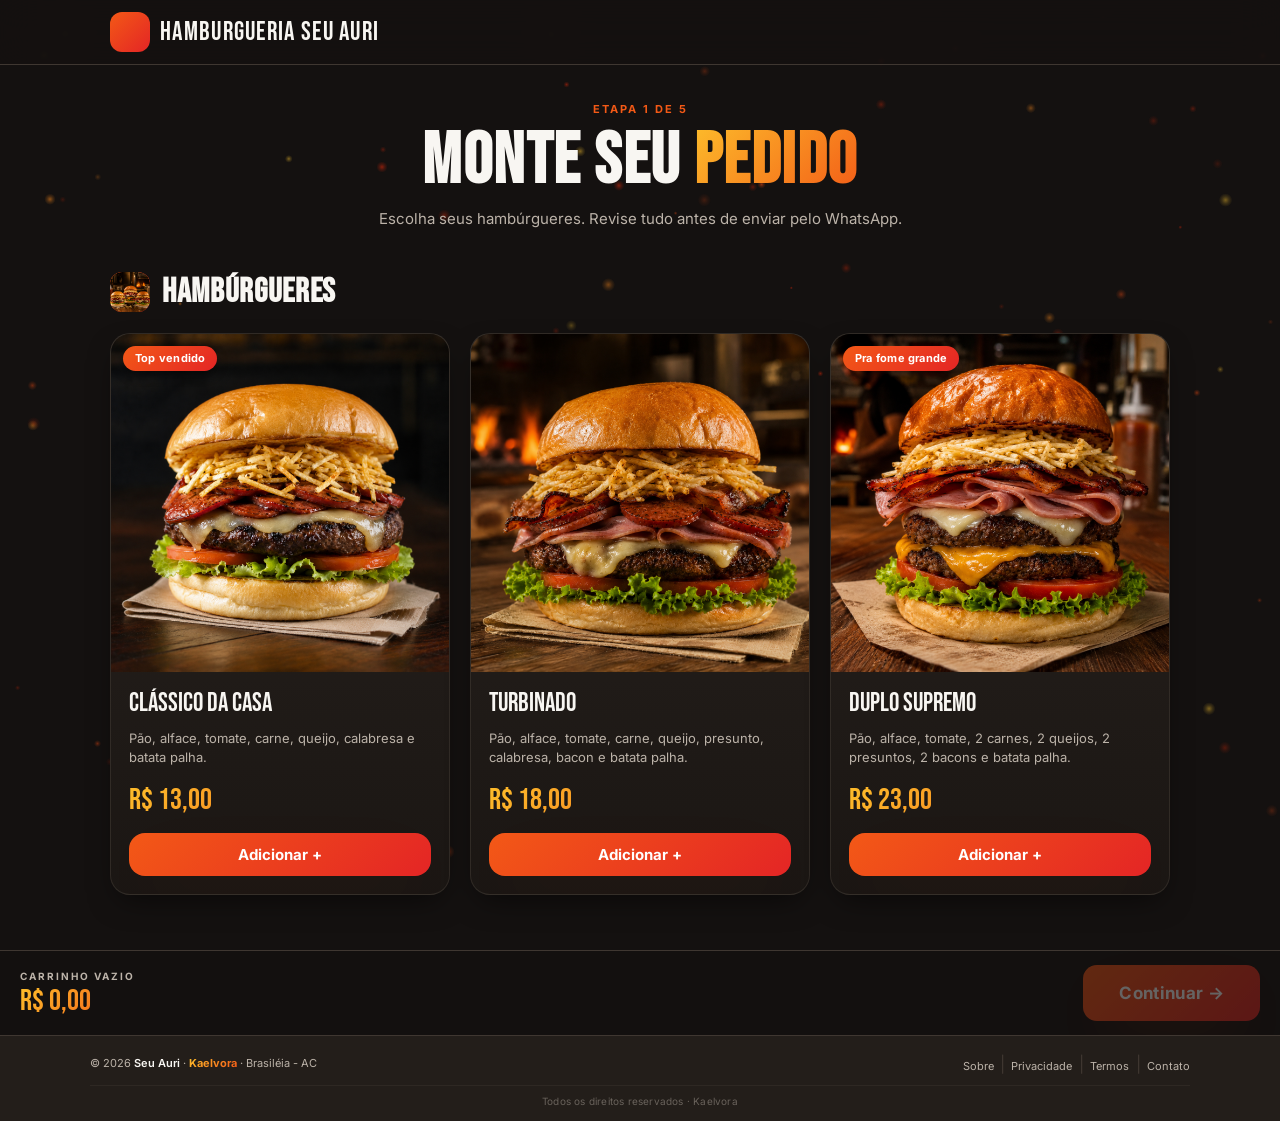
==== index.html @ 800f9038 "Update index.html" ====
<!DOCTYPE html>
<html lang="pt-BR">

<head>
  <meta charset="UTF-8" />
  <meta name="viewport" content="width=device-width, initial-scale=1.0" />
  <title>Hamburgueria Seu Auri — Hambúrgueres artesanais</title>
  <meta name="description" content="Peça seu hambúrguer artesanal na Hamburgueria Seu Auri. Entregamos em Brasiléia e Epitaciolândia." />
  <link rel="preconnect" href="https://fonts.googleapis.com" />
  <link rel="preconnect" href="https://fonts.gstatic.com" crossorigin />
  <link href="https://fonts.googleapis.com/css2?family=Bebas+Neue&family=Inter:wght@400;500;600;700;800&display=swap" rel="stylesheet" />
  <link rel="stylesheet" href="style.css" />

  <style>
    /* ── RODAPÉ KAELVORA ── */
    #kaelvora-footer {
      background: var(--card);
      border-top: 1px solid var(--border);
      padding: 1rem 1.25rem .75rem;
      font-family: 'Inter', system-ui, sans-serif;
      position: relative;
      z-index: 1;
    }

    .kfooter-inner {
      max-width: 1100px;
      margin: 0 auto;
    }

    /* Linha 1: copyright + links — tudo numa linha só */
    .kfooter-main {
      display: flex;
      flex-wrap: wrap;
      align-items: center;
      justify-content: space-between;
      gap: .4rem 1rem;
    }

    .kfooter-copy {
      font-size: 11px;
      color: var(--subtle);
      line-height: 1.4;
      white-space: nowrap;
    }

    .kfooter-copy strong {
      color: var(--text);
      font-weight: 600;
    }

    .kfooter-brand {
      background: var(--grad-warm);
      -webkit-background-clip: text;
      background-clip: text;
      color: transparent;
      font-weight: 700;
    }

    .kfooter-links {
      display: flex;
      align-items: center;
      gap: 0;
      list-style: none;
      flex-wrap: nowrap;
    }

    .kfooter-links li:not(:last-child)::after {
      content: '|';
      color: var(--border);
      margin: 0 .4rem;
      pointer-events: none;
    }

    .kfooter-links a {
      font-size: 11px;
      color: var(--subtle);
      text-decoration: none;
      transition: color .2s;
      white-space: nowrap;
    }

    .kfooter-links a:hover {
      color: var(--orange);
    }

    .kfooter-divider {
      border: none;
      border-top: 1px solid var(--border);
      margin: .6rem 0 .5rem;
      opacity: .4;
    }

    /* Linha inferior — tudo numa linha */
    .kfooter-sub {
      font-size: 10px;
      color: var(--subtle);
      opacity: .45;
      letter-spacing: .02em;
      text-align: center;
      white-space: nowrap;
      overflow: hidden;
      text-overflow: ellipsis;
    }

    /* Mobile: empilha copyright em cima, links embaixo */
    @media (max-width: 540px) {
      #kaelvora-footer {
        padding: .8rem 1rem .6rem;
      }
      .kfooter-copy {
        font-size: 10.5px;
        white-space: normal;
      }
      .kfooter-links a {
        font-size: 10.5px;
      }
      .kfooter-sub {
        font-size: 9.5px;
        white-space: normal;
        text-align: center;
      }
    }


    /* ── OVERLAY DAS PÁGINAS INTERNAS ── */
    #kaelvora-overlay {
      display: none;
      position: fixed;
      inset: 0;
      z-index: 9999;
      background: var(--bg);
      overflow-y: auto;
      -webkit-overflow-scrolling: touch;
    }

    #kaelvora-overlay.open {
      display: flex;
      flex-direction: column;
    }

    .koverlay-header {
      position: sticky;
      top: 0;
      background: hsl(24 12% 7% / 0.92);
      backdrop-filter: blur(16px);
      -webkit-backdrop-filter: blur(16px);
      border-bottom: 1px solid var(--border);
      padding: .9rem 1.5rem;
      display: flex;
      align-items: center;
      justify-content: space-between;
      z-index: 1;
    }

    .koverlay-back {
      background: none;
      border: 1px solid var(--border);
      color: var(--subtle);
      font-family: 'Inter', system-ui, sans-serif;
      font-size: 13px;
      font-weight: 600;
      padding: .4rem .9rem;
      border-radius: 8px;
      cursor: pointer;
      transition: border-color .2s, color .2s;
    }

    .koverlay-back:hover {
      border-color: var(--orange);
      color: var(--orange);
    }

    .koverlay-brand {
      font-size: 12px;
      font-weight: 700;
      letter-spacing: .06em;
      text-transform: uppercase;
      background: var(--grad-warm);
      -webkit-background-clip: text;
      background-clip: text;
      color: transparent;
    }

    .koverlay-body {
      max-width: 680px;
      margin: 0 auto;
      padding: 3rem 1.5rem 4rem;
      flex: 1;
    }

    .koverlay-body h1 {
      font-family: 'Bebas Neue', sans-serif;
      font-size: clamp(28px, 6vw, 48px);
      color: var(--text);
      margin-bottom: 1.5rem;
      line-height: 1.1;
      letter-spacing: .02em;
    }

    .koverlay-body p {
      font-size: 15px;
      color: var(--subtle);
      line-height: 1.8;
      margin-bottom: 1.1rem;
    }

    .koverlay-body strong {
      color: var(--text);
      font-weight: 600;
    }

    .koverlay-body a {
      color: var(--orange);
      text-decoration: none;
    }

    .koverlay-body a:hover {
      text-decoration: underline;
    }

    .koverlay-info {
      margin-top: 1.5rem;
      border: 1px solid var(--border);
      border-radius: 14px;
      padding: 1.25rem 1.5rem;
      font-size: 14px;
      color: var(--subtle);
      line-height: 2.1;
      background: var(--card);
    }

    .koverlay-footer-bar {
      text-align: center;
      border-top: 1px solid var(--border);
      padding: 1.25rem;
      font-size: 11.5px;
      color: var(--subtle);
      opacity: .45;
      letter-spacing: .03em;
      font-family: 'Inter', system-ui, sans-serif;
    }
  </style>

  <!-- ── Bloqueio de DevTools e inspeção ── -->
  <script>
    (function () {
      document.addEventListener("keydown", function (e) {
        if (e.keyCode === 123) { e.preventDefault(); return false; }
        if (e.ctrlKey && (e.keyCode === 85 || e.keyCode === 83)) { e.preventDefault(); return false; }
        if (e.ctrlKey && e.shiftKey && (e.keyCode === 73 || e.keyCode === 74 || e.keyCode === 67)) { e.preventDefault(); return false; }
        if (e.altKey && e.keyCode === 115) { e.preventDefault(); }
      });
      document.addEventListener("contextmenu", function (e) { e.preventDefault(); return false; });
      var devToolsOpen = false;
      var threshold = 160;
      setInterval(function () {
        if (window.outerWidth - window.innerWidth > threshold || window.outerHeight - window.innerHeight > threshold) {
          if (!devToolsOpen) {
            devToolsOpen = true;
            document.body.innerHTML = '<div style="display:flex;align-items:center;justify-content:center;height:100vh;background:#111;color:#f60;font-family:sans-serif;font-size:22px;text-align:center;padding:20px;">🔒 Acesso restrito.<br><small style="font-size:14px;color:#888;margin-top:8px;display:block;">Feche as ferramentas do desenvolvedor para continuar.</small></div>';
          }
        } else {
          if (devToolsOpen) { devToolsOpen = false; location.reload(); }
        }
      }, 1000);
    })();
  </script>
</head>

<body>

  <!-- HEADER -->
  <header class="header">
    <div class="container hd-inner">
      <button class="logo" id="btn-logo">
        <span class="logo-icon" style="overflow:hidden;padding:0;">
          <video
            src="img/aurix.mp4"
            autoplay muted loop playsinline
            style="width:100%;height:100%;object-fit:cover;border-radius:12px;display:block;"
          ></video>
        </span>
        <span class="logo-name">Hamburgueria Seu Auri</span>
      </button>
      <button class="btn-restart hidden" id="btn-restart">Recomeçar</button>
    </div>
  </header>

  <!-- ETAPA 1 — CARDÁPIO -->
  <section class="step active" id="step-1">
    <div class="container step-body pb-bar">
      <div class="step-header centered">
        <p class="step-eyebrow">Etapa 1 de 5</p>
        <h1 class="step-title">Monte seu <span class="grad-text">pedido</span></h1>
        <p class="step-desc">Escolha seus hambúrgueres. Revise tudo antes de enviar pelo WhatsApp.</p>
      </div>
      <div class="cat-section">
        <div class="cat-heading">
          <span class="cat-icon fire" style="overflow:hidden;padding:0;"><img src="img/oii_amo_vcs.png" style="width:100%;height:100%;object-fit:cover;border-radius:12px;" /></span>
          <h2 class="cat-title">Hambúrgueres</h2>
        </div>
        <div class="grid3" id="grid-burgers"></div>
      </div>
    </div>
    <div class="bottom-bar" id="bottom-bar">
      <div class="bb-left">
        <span class="bb-count" id="bb-count">Carrinho vazio</span>
        <span class="bb-total" id="bb-total">R$ 0,00</span>
      </div>
      <button class="btn-hero" id="btn-continue-1" disabled>Continuar →</button>
    </div>
  </section>

  <!-- ETAPA 2 — RETIRADA -->
  <section class="step" id="step-2">
    <div class="container step-body">
      <div class="step-header centered">
        <p class="step-eyebrow">Etapa 2 de 5</p>
        <h1 class="step-title">Confirme a <span class="grad-text">retirada</span></h1>
      </div>
      <div class="option-list" id="delivery-options">
        <button class="opt-row" data-type="retirada">
          <span class="opt-icon">🏪</span>
          <span class="opt-info">
            <span class="opt-name">Retirada no local</span>
            <span class="opt-sub">Sem taxa · Você busca na lanchonete</span>
          </span>
          <span class="opt-price free">Grátis</span>
        </button>
      </div>
      <div class="step-nav">
        <button class="btn-outline" data-goto="1">← Voltar</button>
        <button class="btn-hero" id="btn-next-2" disabled>Continuar →</button>
      </div>
    </div>
  </section>

  <!-- ETAPA 3 — DADOS -->
  <section class="step" id="step-3">
    <div class="container step-body">
      <div class="step-header centered">
        <p class="step-eyebrow">Etapa 3 de 5</p>
        <h1 class="step-title">Seus <span class="grad-text">dados</span></h1>
      </div>
      <form id="customer-form" onsubmit="return false">
        <div class="field">
          <label class="field-label">Nome completo *</label>
          <input type="text" name="name" placeholder="Como o vendedor deve te chamar" maxlength="80" />
        </div>
        <div class="field">
          <label class="field-label">Observação do pedido</label>
          <textarea name="notes" rows="3" placeholder="Ex: sem tomate, caprichar na batata palha, sem cebola..." maxlength="300"></textarea>
        </div>
        <div id="addr-block" class="hidden">
          <p class="divider-text">— ou preencha o endereço —</p>
          <div class="field-row">
            <div class="field col2">
              <label class="field-label">Rua *</label>
              <input type="text" name="street" maxlength="100" />
            </div>
            <div class="field">
              <label class="field-label">Número *</label>
              <input type="text" name="number" maxlength="10" />
            </div>
          </div>
          <div class="field">
            <label class="field-label">Bairro *</label>
            <input type="text" name="neighborhood" maxlength="60" />
          </div>
          <div class="field">
            <label class="field-label">Complemento</label>
            <input type="text" name="complement" maxlength="60" />
          </div>
          <div class="field">
            <label class="field-label">Ponto de referência</label>
            <input type="text" name="reference" maxlength="100" />
          </div>
        </div>
        <div class="store-card hidden" id="pickup-card" style="display:none !important"></div>
        <p class="form-error" id="form-error"></p>
      </form>
      <div class="step-nav">
        <button class="btn-outline" data-goto="2">← Voltar</button>
        <button class="btn-hero" id="btn-next-3">Continuar →</button>
      </div>
    </div>
  </section>

  <!-- ETAPA 4 — PAGAMENTO -->
  <section class="step" id="step-4">
    <div class="container step-body">
      <div class="step-header centered">
        <p class="step-eyebrow">Etapa 4 de 5</p>
        <h1 class="step-title">Forma de <span class="grad-text">pagamento</span></h1>
      </div>
      <div class="pay-grid" id="pay-grid">
        <button class="pay-opt" data-pay="pix"><span class="pay-icon">📲</span><span class="pay-name">Pix</span></button>
        <button class="pay-opt" data-pay="credito"><span class="pay-icon">💳</span><span class="pay-name">Cartão de crédito</span></button>
        <button class="pay-opt" data-pay="debito"><span class="pay-icon">💳</span><span class="pay-name">Cartão de débito</span></button>
        <button class="pay-opt" data-pay="dinheiro"><span class="pay-icon">💵</span><span class="pay-name">Dinheiro em mão</span></button>
      </div>
      <p class="pay-note hidden" id="pay-note-pix">O pagamento será confirmado pelo WhatsApp com a lanchonete.</p>
      <p class="pay-note hidden" id="pay-note-card">Pagamento na retirada ou entrega. A lanchonete confirma a maquininha pelo WhatsApp.</p>
      <div class="field hidden" id="troco-block" style="margin:16px auto 0;max-width:680px">
        <label class="field-label">Troco para quanto? (opcional)</label>
        <input type="text" id="troco-input" placeholder="Ex: R$ 50,00 — deixe vazio se não precisar" maxlength="20" />
      </div>
      <div class="step-nav">
        <button class="btn-outline" data-goto="3">← Voltar</button>
        <button class="btn-hero" id="btn-next-4" disabled>Continuar →</button>
      </div>
    </div>
  </section>

  <!-- ETAPA 5 — REVISÃO -->
  <section class="step" id="step-5">
    <div class="container step-body">
      <div class="step-header centered">
        <p class="step-eyebrow">Etapa 5 de 5</p>
        <h1 class="step-title">Revise seu <span class="grad-text">pedido</span></h1>
      </div>
      <div class="review-stack" id="review-card"></div>
      <div class="step-nav">
        <button class="btn-outline" data-goto="4">← Voltar</button>
        <button class="btn-whatsapp" id="btn-send">📲 Enviar pedido no WhatsApp</button>
      </div>

      <!-- FEEDBACK dentro da etapa 5 -->
      <section class="feedback-section" id="feedback-section">
        <div class="feedback-inner">
          <div class="feedback-header">
            <span class="feedback-icon">💬</span>
            <h2 class="feedback-title">Sua <span class="grad-text">opinião</span> importa</h2>
            <p class="feedback-desc">Deixe um comentário, sugestão ou avaliação. Queremos sempre melhorar!</p>
          </div>
          <div class="star-rating" id="star-rating" role="group" aria-label="Avaliação em estrelas">
            <button class="star" data-star="1" aria-label="1 estrela">★</button>
            <button class="star" data-star="2" aria-label="2 estrelas">★</button>
            <button class="star" data-star="3" aria-label="3 estrelas">★</button>
            <button class="star" data-star="4" aria-label="4 estrelas">★</button>
            <button class="star" data-star="5" aria-label="5 estrelas">★</button>
          </div>
          <p class="star-label" id="star-label">Clique nas estrelas para avaliar</p>
          <div class="feedback-form">
            <textarea id="feedback-text" class="feedback-textarea" placeholder="Escreva sua opinião aqui... (máx. 500 caracteres)" maxlength="500" rows="4"></textarea>
            <div class="feedback-footer">
              <span class="feedback-char" id="feedback-char">0 / 500</span>
              <button class="btn-feedback-send" id="btn-feedback-send">Enviar feedback ✉️</button>
            </div>
          </div>
          <div class="feedback-success hidden" id="feedback-success">
            <span class="feedback-success-icon">✅</span>
            <p>Obrigado pelo seu feedback! Sua opinião foi registrada.</p>
          </div>
        </div>
      </section>

    </div>
  </section>

  <!-- ══════════════════════════════
       RODAPÉ KAELVORA
  ══════════════════════════════ -->
  <footer id="kaelvora-footer" role="contentinfo">
    <div class="kfooter-inner">
      <div class="kfooter-main">
        <p class="kfooter-copy">
          © 2026 <strong>Seu Auri</strong> · <span class="kfooter-brand">Kaelvora</span> · Brasiléia - AC
        </p>
        <ul class="kfooter-links" aria-label="Links do rodapé">
          <li><a href="#" data-kpage="sobre">Sobre</a></li>
          <li><a href="#" data-kpage="privacidade">Privacidade</a></li>
          <li><a href="#" data-kpage="termos">Termos</a></li>
          <li><a href="#" data-kpage="contato">Contato</a></li>
        </ul>
      </div>
      <hr class="kfooter-divider" />
      <p class="kfooter-sub">Todos os direitos reservados · Kaelvora</p>
    </div>
  </footer>

  <!-- ══════════════════════════════
       OVERLAY DAS PÁGINAS INTERNAS
  ══════════════════════════════ -->
  <div id="kaelvora-overlay" role="dialog" aria-modal="true" aria-label="Página informativa">
    <div class="koverlay-header">
      <button class="koverlay-back" id="koverlay-close">← Voltar</button>
      <span class="koverlay-brand">Kaelvora</span>
    </div>
    <div class="koverlay-body" id="koverlay-content"></div>
    <div class="koverlay-footer-bar">
      © 2026 Hamburgueria Seu Auri · Desenvolvido por Kaelvora
    </div>
  </div>

  <!-- Analytics -->
  <script src="analytics.js"></script>
  <!-- Script principal -->
  <script src="script.js"></script>

  <!-- Script do rodapé Kaelvora -->
  <script>
  (function () {

    var PAGES = {
      sobre: {
        titulo: "Sobre a Hamburgueria Seu Auri",
        html:
          "<p>A <strong>Hamburgueria Seu Auri</strong> é uma lanchonete artesanal localizada em <strong>Brasiléia - AC</strong>, especializada em hambúrgueres feitos na hora, com ingredientes frescos e muito sabor.</p>" +
          "<p>Nosso cardápio inclui opções como o clássico da casa, o turbinado e o duplo supremo — cada um preparado com carinho para garantir a melhor experiência em cada mordida.</p>" +
          "<p>Este site foi criado para tornar os pedidos mais práticos: escolha seus itens, informe seus dados e envie o pedido direto pelo WhatsApp, rápido e sem complicação.</p>" +
          "<p>O site é desenvolvido e mantido pela <strong>Kaelvora</strong>, empresa responsável pela criação e evolução tecnológica da plataforma digital da hamburgueria.</p>"
      },
      privacidade: {
        titulo: "Política de Privacidade",
        html:
          "<p>A <strong>Hamburgueria Seu Auri</strong> coleta apenas as informações necessárias para processar seus pedidos, como nome, endereço e observações sobre o pedido.</p>" +
          "<p>Esses dados são usados exclusivamente para facilitar o atendimento e a entrega. Nenhuma informação é enviada a terceiros ou utilizada para outros fins.</p>" +
          "<p>A <strong>Kaelvora</strong>, responsável pelo desenvolvimento do site, não armazena dados pessoais em servidores externos. Todos os registros ficam salvos localmente no seu próprio dispositivo.</p>" +
          "<p>Para dúvidas sobre privacidade, entre em contato pelo e-mail: <a href='mailto:kaelvorastudios2026@gmail.com'>kaelvorastudios2026@gmail.com</a>.</p>"
      },
      termos: {
        titulo: "Termos de Uso",
        html:
          "<p>Ao utilizar o site da <strong>Hamburgueria Seu Auri</strong>, você concorda em usar a plataforma de forma correta e respeitosa, apenas para realizar pedidos de forma legítima.</p>" +
          "<p>É proibido enviar informações falsas, tentar burlar o sistema de pedidos ou usar o site de qualquer forma que prejudique o funcionamento da lanchonete ou de outros usuários.</p>" +
          "<p>Os pedidos realizados pelo site são enviados via WhatsApp e dependem de confirmação pela lanchonete. O site não garante disponibilidade de produtos fora do horário de funcionamento.</p>" +
          "<p>A <strong>Kaelvora</strong> poderá atualizar estes termos a qualquer momento. O uso contínuo do site implica concordância com as versões vigentes.</p>"
      },
      contato: {
        titulo: "Contato",
        html:
          "<p>Para dúvidas, sugestões ou suporte técnico relacionado ao site da <strong>Hamburgueria Seu Auri</strong>, entre em contato com a equipe de desenvolvimento.</p>" +
          "<div class='koverlay-info'>" +
            "<strong>Site:</strong> Hamburgueria Seu Auri<br>" +
            "<strong>Localização:</strong> Brasiléia - AC<br>" +
            "<strong>Desenvolvedora:</strong> Kaelvora<br>" +
            "<strong>E-mail:</strong> <a href='mailto:kaelvorastudios2026@gmail.com'>kaelvorastudios2026@gmail.com</a>" +
          "</div>" +
          "<p>Para pedidos e atendimento direto da lanchonete, utilize o botão de WhatsApp disponível no site.</p>"
      }
    };

    function openPage(page) {
      var data = PAGES[page];
      if (!data) return;
      var overlay = document.getElementById("kaelvora-overlay");
      var content = document.getElementById("koverlay-content");
      content.innerHTML = "<h1>" + data.titulo + "</h1>" + data.html;
      overlay.classList.add("open");
      overlay.scrollTop = 0;
      document.body.style.overflow = "hidden";
      var closeBtn = document.getElementById("koverlay-close");
      if (closeBtn) closeBtn.focus();
    }

    function closePage() {
      document.getElementById("kaelvora-overlay").classList.remove("open");
      document.body.style.overflow = "";
    }

    document.addEventListener("DOMContentLoaded", function () {
      document.querySelectorAll("[data-kpage]").forEach(function (link) {
        link.addEventListener("click", function (e) {
          e.preventDefault();
          openPage(this.getAttribute("data-kpage"));
        });
      });
      var closeBtn = document.getElementById("koverlay-close");
      if (closeBtn) closeBtn.addEventListener("click", closePage);
      document.addEventListener("keydown", function (e) {
        if (e.key === "Escape") closePage();
      });
    });

  })();
  </script>

</body>
</html>
---- style.css ----
/* =========================================
   Burger do Chefe - redesign mobile-first
   ========================================= */
@import url('https://fonts.googleapis.com/css2?family=Bebas+Neue&family=Inter:wght@400;500;600;700;800&display=swap');

:root {
  --bg: hsl(24 12% 7%);
  --card: hsl(24 14% 12%);
  --muted: hsl(24 10% 18%);
  --text: hsl(40 30% 96%);
  --subtle: hsl(30 12% 70%);
  --border: hsl(24 12% 22%);
  --primary: hsl(38 95% 55%);
  --orange: hsl(18 90% 52%);
  --green: hsl(142 65% 42%);
  --red: hsl(0 78% 52%);
  --radius: 1rem;

  --grad-fire: linear-gradient(135deg, hsl(18 90% 52%), hsl(0 78% 52%));
  --grad-warm: linear-gradient(135deg, hsl(42 98% 58%), hsl(18 90% 52%));
  --grad-card: linear-gradient(180deg, hsl(24 14% 14%), hsl(24 16% 9%));
  --glow: 0 20px 60px -20px hsl(18 92% 50% / 0.45);
  --shadow: 0 12px 30px -10px hsl(0 0% 0% / 0.6);
}

/* ===== RESET ===== */
*,
*::before,
*::after {
  box-sizing: border-box;
  margin: 0;
  padding: 0;
}

html {
  scroll-behavior: smooth;
}

body {
  background-color: var(--bg);
  color: var(--text);
  font-family: 'Inter', system-ui, sans-serif;
  line-height: 1.5;
  -webkit-font-smoothing: antialiased;
  min-height: 100vh;
  position: relative;
  overflow-x: hidden;
}

/* ===== CANVAS DE BRASAS (inserido via JS) ===== */
#fire-canvas {
  position: fixed;
  top: 0;
  left: 0;
  width: 100%;
  height: 100%;
  pointer-events: none;
  z-index: 0;
}

/* ===== GARANTE QUE TUDO FIQUE ACIMA DO CANVAS ===== */
.header,
.step,
.bottom-bar {
  position: relative;
  z-index: 1;
}

img {
  display: block;
  max-width: 100%;
}

button {
  cursor: pointer;
  font-family: inherit;
  background: none;
  border: none;
  color: inherit;
}

input,
textarea,
a {
  font-family: inherit;
}

h1,
h2,
h3,
.display {
  font-family: 'Bebas Neue', 'Inter', sans-serif;
  letter-spacing: 0.02em;
}

.hidden {
  display: none !important;
}

.container {
  max-width: 1100px;
  margin: 0 auto;
  padding: 0 20px;
}

/* ===== HEADER ===== */
.header {
  position: sticky;
  top: 0;
  z-index: 50;
  background: hsl(24 12% 7% / 0.85);
  backdrop-filter: blur(20px);
  -webkit-backdrop-filter: blur(20px);
  border-bottom: 1px solid var(--border);
}

.hd-inner {
  display: flex;
  align-items: center;
  gap: 12px;
  height: 64px;
}

.logo {
  display: flex;
  align-items: center;
  gap: 10px;
  flex-shrink: 0;
}

.logo-icon {
  width: 40px;
  height: 40px;
  border-radius: 12px;
  background: var(--grad-fire);
  display: grid;
  place-items: center;
  font-size: 20px;
  box-shadow: var(--glow);
  flex-shrink: 0;
  transition: transform 0.35s cubic-bezier(.4, 0, .2, 1);
}

.logo:hover .logo-icon {
  transform: scale(1.05) rotate(-4deg);
}

.logo-name {
  font-family: 'Bebas Neue', sans-serif;
  font-size: 26px;
  letter-spacing: 0.05em;
  white-space: nowrap;
}

.hd-hours {
  margin-left: auto;
  color: var(--subtle);
  font-size: 13px;
  white-space: nowrap;
}

.btn-restart {
  margin-left: auto;
  color: var(--subtle);
  font-size: 13px;
  font-weight: 600;
  padding: 6px 14px;
  border-radius: 8px;
  border: 1px solid var(--border);
  white-space: nowrap;
  transition: color .2s, border-color .2s;
  flex-shrink: 0;
}

.btn-restart:hover {
  color: var(--text);
  border-color: var(--orange);
}

/* ===== STEPPER ===== */
.stepper-bar {
  position: sticky;
  top: 64px;
  z-index: 40;
  background: hsl(24 12% 7% / 0.92);
  backdrop-filter: blur(16px);
  -webkit-backdrop-filter: blur(16px);
  border-bottom: 1px solid var(--border);
  padding: 14px 0;
}

.stepper-list {
  display: flex;
  align-items: center;
}

.s-item {
  display: flex;
  align-items: center;
  gap: 8px;
  opacity: 0.4;
  transition: opacity 0.35s;
  flex-shrink: 0;
}

.s-item.active,
.s-item.done {
  opacity: 1;
}

.s-bubble {
  width: 34px;
  height: 34px;
  border-radius: 50%;
  border: 2px solid var(--border);
  background: var(--card);
  display: grid;
  place-items: center;
  font-weight: 700;
  font-size: 13px;
  flex-shrink: 0;
  transition: all 0.35s cubic-bezier(.4, 0, .2, 1);
}

.s-bubble:disabled {
  cursor: default;
}

.s-item.active .s-bubble {
  background: var(--grad-fire);
  border-color: transparent;
  color: #fff;
  transform: scale(1.1);
  box-shadow: var(--glow);
}

.s-item.done .s-bubble {
  background: var(--green);
  border-color: transparent;
  color: #fff;
}

.s-label {
  font-size: 13px;
  font-weight: 600;
  white-space: nowrap;
}

.s-line {
  flex: 1;
  height: 2px;
  margin: 0 8px;
  background: var(--border);
  border-radius: 2px;
  min-width: 16px;
  transition: background 0.35s;
}

.s-line.done {
  background: var(--green);
}

/* ===== STEPS - animacao de entrada ===== */
.step {
  display: none;
}

@keyframes stepIn {
  from {
    opacity: 0;
    transform: translateY(18px);
  }

  to {
    opacity: 1;
    transform: translateY(0);
  }
}

.step.active {
  display: block;
  animation: stepIn 0.4s cubic-bezier(.25, .46, .45, .94) both;
}

.step-body {
  padding: 36px 20px 60px;
}

.pb-bar {
  padding-bottom: 100px;
}

/* ===== STEP HEADER ===== */
.step-header {
  margin-bottom: 36px;
}

.step-header.centered {
  text-align: center;
}

.step-eyebrow {
  font-size: 11px;
  font-weight: 700;
  letter-spacing: 2px;
  text-transform: uppercase;
  color: var(--orange);
  margin-bottom: 8px;
}

.step-title {
  font-family: 'Bebas Neue', sans-serif;
  font-size: clamp(34px, 7vw, 72px);
  line-height: 1;
  margin-bottom: 10px;
}

.step-desc {
  color: var(--subtle);
  font-size: 15px;
  max-width: 560px;
  margin: 0 auto;
}

.grad-text {
  background: var(--grad-warm);
  -webkit-background-clip: text;
  background-clip: text;
  color: transparent;
}

/* ===== CATEGORY SECTION ===== */
.cat-section {
  margin-bottom: 40px;
}

.cat-heading {
  display: flex;
  align-items: center;
  gap: 12px;
  margin-bottom: 16px;
}

.cat-icon {
  width: 40px;
  height: 40px;
  border-radius: 12px;
  display: grid;
  place-items: center;
  font-size: 20px;
  flex-shrink: 0;
}

.cat-icon.fire {
  background: var(--grad-fire);
  box-shadow: var(--glow);
}

.cat-icon.warm {
  background: var(--grad-warm);
  box-shadow: 0 10px 30px -10px hsl(38 95% 55% / 0.4);
}

.cat-title {
  font-family: 'Bebas Neue', sans-serif;
  font-size: 34px;
}

/* ===== PRODUCT GRID ===== */
.grid3 {
  display: grid;
  grid-template-columns: repeat(auto-fill, minmax(260px, 1fr));
  gap: 20px;
}

/* ===== PRODUCT CARD (desktop) ===== */
.prod-card {
  background: var(--grad-card);
  border: 1px solid hsl(24 12% 22% / 0.6);
  border-radius: 20px;
  overflow: hidden;
  display: flex;
  flex-direction: column;
  box-shadow: var(--shadow);
  transition: transform 0.35s cubic-bezier(.4, 0, .2, 1),
    border-color 0.35s,
    box-shadow 0.35s;
}

.prod-card:hover {
  transform: translateY(-4px);
  border-color: hsl(18 90% 52% / 0.4);
  box-shadow: var(--glow), var(--shadow);
}

.prod-img-wrap {
  position: relative;
  overflow: hidden;
  aspect-ratio: 1;
}

.prod-img {
  width: 100%;
  height: 100%;
  object-fit: cover;
  transition: transform 0.7s cubic-bezier(.4, 0, .2, 1);
}

.prod-card:hover .prod-img {
  transform: scale(1.08);
}

.prod-badge {
  position: absolute;
  top: 12px;
  left: 12px;
  background: var(--grad-fire);
  color: #fff;
  font-size: 11px;
  font-weight: 700;
  padding: 4px 12px;
  border-radius: 999px;
  box-shadow: 0 4px 12px hsl(0 0% 0% / 0.3);
  letter-spacing: 0.02em;
}

.prod-incart {
  position: absolute;
  top: 12px;
  right: 12px;
  background: var(--green);
  color: #fff;
  font-size: 11px;
  font-weight: 700;
  padding: 4px 12px;
  border-radius: 999px;
  display: flex;
  align-items: center;
  gap: 4px;
}

.prod-body {
  padding: 18px;
  display: flex;
  flex-direction: column;
  gap: 10px;
  flex: 1;
}

.prod-name {
  font-family: 'Bebas Neue', sans-serif;
  font-size: 26px;
  line-height: 1.1;
}

.prod-desc {
  font-size: 13px;
  color: var(--subtle);
  flex: 1;
}

.prod-price {
  font-family: 'Bebas Neue', sans-serif;
  font-size: 30px;
  background: var(--grad-warm);
  -webkit-background-clip: text;
  background-clip: text;
  color: transparent;
}

/* ===== BOTOES ===== */
.btn-hero {
  display: inline-flex;
  align-items: center;
  justify-content: center;
  gap: 8px;
  padding: 12px 22px;
  border-radius: var(--radius);
  background: var(--grad-fire);
  color: #fff;
  font-weight: 700;
  font-size: 15px;
  box-shadow: var(--glow);
  transition: all 0.3s cubic-bezier(.4, 0, .2, 1);
  white-space: nowrap;
}

.btn-hero:hover:not(:disabled) {
  filter: brightness(1.12);
  transform: translateY(-2px);
}

.btn-hero:active:not(:disabled) {
  transform: translateY(0);
}

.btn-hero:disabled {
  opacity: 0.35;
  cursor: not-allowed;
}

.btn-hero.full {
  width: 100%;
}

/* ===== QTY CONTROL ===== */
.qty-ctrl {
  display: flex;
  align-items: center;
  background: var(--muted);
  border-radius: 999px;
  padding: 4px;
}

.qty-btn {
  width: 40px;
  height: 40px;
  border-radius: 999px;
  display: grid;
  place-items: center;
  font-size: 18px;
  font-weight: 700;
  min-width: 44px;
  min-height: 44px;
  transition: background 0.2s;
}

.qty-btn:hover {
  background: hsl(24 10% 28%);
}

.qty-num {
  flex: 1;
  text-align: center;
  font-weight: 700;
  font-size: 16px;
}

/* ===== BOTTOM BAR (etapa 1) ===== */
.bottom-bar {
  position: fixed;
  bottom: 0;
  left: 0;
  right: 0;
  z-index: 60;
  background: hsl(24 12% 7% / 0.96);
  backdrop-filter: blur(20px);
  -webkit-backdrop-filter: blur(20px);
  border-top: 1px solid var(--border);
  padding: 14px 20px;
  display: flex;
  align-items: center;
  justify-content: space-between;
  gap: 16px;
}

/* Botão Continuar dentro da barra inferior — maior e mais fácil de tocar */
.bottom-bar .btn-hero {
  padding: 16px 36px;
  font-size: 17px;
  min-height: 56px;
  border-radius: 14px;
  letter-spacing: 0.02em;
}

.bb-left {
  display: flex;
  flex-direction: column;
  gap: 2px;
}

.bb-count {
  font-size: 10px;
  font-weight: 700;
  letter-spacing: 2px;
  text-transform: uppercase;
  color: var(--subtle);
}

.bb-total {
  font-family: 'Bebas Neue', sans-serif;
  font-size: 30px;
  background: var(--grad-warm);
  -webkit-background-clip: text;
  background-clip: text;
  color: transparent;
  line-height: 1;
}

/* ===== OPTION LIST (entrega) ===== */
.option-list {
  display: flex;
  flex-direction: column;
  gap: 12px;
  max-width: 680px;
  margin: 0 auto 24px;
}

.opt-row {
  display: flex;
  align-items: center;
  gap: 16px;
  padding: 18px 20px;
  background: var(--grad-card);
  border: 2px solid var(--border);
  border-radius: 16px;
  text-align: left;
  width: 100%;
  min-height: 48px;
  transition: border-color 0.3s, box-shadow 0.3s, background 0.3s;
}

.opt-row:hover {
  border-color: hsl(18 90% 52% / 0.4);
}

.opt-row.selected {
  border-color: var(--orange);
  background: hsl(18 90% 52% / 0.08);
  box-shadow: var(--glow);
}

.opt-icon {
  width: 52px;
  height: 52px;
  flex-shrink: 0;
  background: var(--muted);
  border-radius: 12px;
  display: grid;
  place-items: center;
  font-size: 24px;
  transition: background 0.3s;
}

.opt-row.selected .opt-icon {
  background: var(--grad-fire);
}

.opt-info {
  display: flex;
  flex-direction: column;
  flex: 1;
  min-width: 0;
}

.opt-name {
  font-family: 'Bebas Neue', sans-serif;
  font-size: 24px;
  line-height: 1.1;
}

.opt-sub {
  font-size: 13px;
  color: var(--subtle);
  margin-top: 2px;
}

.opt-price {
  font-family: 'Bebas Neue', sans-serif;
  font-size: 22px;
  background: var(--grad-warm);
  -webkit-background-clip: text;
  background-clip: text;
  color: transparent;
  flex-shrink: 0;
}

.opt-price.free {
  background: none;
  color: var(--green);
}

/* ===== STORE CARD ===== */
.store-card {
  background: var(--grad-card);
  border: 1px solid var(--border);
  border-radius: 16px;
  padding: 20px;
  margin: 0 auto 24px;
  display: flex;
  flex-direction: column;
  gap: 10px;
  max-width: 680px;
}

.store-card-title {
  font-weight: 700;
  color: var(--orange);
}

.store-card p {
  color: var(--text);
  font-size: 14px;
}

/* ===== STEP NAV ===== */
.step-nav {
  display: flex;
  justify-content: space-between;
  gap: 12px;
  margin: 28px auto 0;
  max-width: 680px;
}

.btn-outline {
  display: inline-flex;
  align-items: center;
  justify-content: center;
  gap: 8px;
  padding: 12px 20px;
  border-radius: var(--radius);
  border: 1px solid var(--border);
  background: var(--grad-card);
  color: var(--text);
  font-weight: 600;
  font-size: 14px;
  text-decoration: none;
  white-space: nowrap;
  transition: border-color 0.2s, background 0.2s;
}

.btn-outline:hover {
  border-color: hsl(18 90% 52% / 0.5);
  background: hsl(24 14% 16%);
}

/* ===== FORM ===== */
form {
  max-width: 680px;
  margin: 0 auto;
  display: flex;
  flex-direction: column;
  gap: 16px;
  width: 100%;
}

.field {
  display: flex;
  flex-direction: column;
  gap: 6px;
}

.field-label {
  font-size: 13px;
  font-weight: 600;
  color: var(--subtle);
}

input,
textarea {
  background: var(--muted);
  border: 1px solid var(--border);
  color: var(--text);
  padding: 12px 14px;
  border-radius: 10px;
  font-size: max(16px, 15px);
  transition: border-color 0.2s, box-shadow 0.2s;
  width: 100%;
  -webkit-appearance: none;
}

input:focus,
textarea:focus {
  outline: none;
  border-color: var(--orange);
  box-shadow: 0 0 0 3px hsl(18 90% 52% / 0.12);
}

textarea {
  resize: vertical;
}

.field-row {
  display: grid;
  grid-template-columns: 1fr 90px;
  gap: 12px;
  align-items: start;
}

.field-row .col2 {
  grid-column: span 1;
}

.gps-card {
  background: var(--grad-card);
  border: 1px solid var(--border);
  border-radius: 16px;
  padding: 16px;
  display: flex;
  flex-direction: column;
  gap: 10px;
  margin-bottom: 4px;
}

.gps-card-title {
  font-size: 11px;
  font-weight: 700;
  text-transform: uppercase;
  letter-spacing: 1.5px;
  color: var(--subtle);
}

.btn-gps {
  display: inline-flex;
  align-items: center;
  gap: 8px;
  padding: 12px 18px;
  border-radius: 10px;
  border: 1px solid var(--border);
  background: var(--muted);
  font-weight: 600;
  font-size: 14px;
  transition: border-color 0.2s, background 0.2s;
  width: 100%;
  min-height: 48px;
}

.btn-gps:hover {
  border-color: var(--orange);
}

.btn-gps.captured {
  background: var(--grad-fire);
  border-color: transparent;
  color: #fff;
}

.gps-status {
  font-size: 12px;
  color: var(--subtle);
}

.divider-text {
  text-align: center;
  color: var(--subtle);
  font-size: 13px;
  margin: 4px 0;
}

.form-error {
  color: hsl(0 78% 60%);
  font-size: 13px;
  min-height: 18px;
}

/* ===== PAYMENT ===== */
.pay-grid {
  display: grid;
  grid-template-columns: 1fr 1fr;
  gap: 12px;
  max-width: 680px;
  margin: 0 auto 20px;
}

.pay-opt {
  display: flex;
  align-items: center;
  gap: 12px;
  padding: 18px;
  background: var(--grad-card);
  border: 2px solid var(--border);
  border-radius: 16px;
  text-align: left;
  min-height: 48px;
  transition: border-color 0.3s, box-shadow 0.3s, background 0.3s;
}

.pay-opt:hover {
  border-color: hsl(18 90% 52% / 0.4);
}

.pay-opt.selected {
  border-color: var(--orange);
  background: hsl(18 90% 52% / 0.08);
  box-shadow: var(--glow);
}

.pay-icon {
  width: 48px;
  height: 48px;
  flex-shrink: 0;
  background: var(--muted);
  border-radius: 12px;
  display: grid;
  place-items: center;
  font-size: 22px;
  transition: background 0.3s;
}

.pay-opt.selected .pay-icon {
  background: var(--grad-fire);
}

.pay-name {
  font-weight: 700;
  font-size: 15px;
  line-height: 1.2;
}

.pay-note {
  max-width: 680px;
  margin: 0 auto 12px;
  background: hsl(24 10% 14%);
  border-radius: 12px;
  padding: 14px 16px;
  font-size: 13px;
  color: var(--subtle);
  border: 1px solid var(--border);
}

/* ===== REVIEW ===== */
.review-stack {
  max-width: 680px;
  margin: 0 auto;
  display: flex;
  flex-direction: column;
  gap: 12px;
}

.rev-card {
  background: var(--grad-card);
  border: 1px solid var(--border);
  border-radius: 16px;
  padding: 20px;
}

.rev-card-title {
  font-family: 'Bebas Neue', sans-serif;
  font-size: 22px;
  margin-bottom: 12px;
}

.rev-row {
  display: flex;
  justify-content: space-between;
  gap: 12px;
  font-size: 14px;
  padding: 4px 0;
  color: var(--subtle);
}

.rev-row span:last-child {
  color: var(--text);
  font-weight: 500;
  text-align: right;
  word-break: break-word;
}

.rev-items {
  display: flex;
  flex-direction: column;
  gap: 6px;
}

.rev-item {
  display: flex;
  justify-content: space-between;
  gap: 12px;
  font-size: 14px;
}

.rev-item-name {
  color: var(--subtle);
  flex: 1;
  min-width: 0;
}

.rev-item-name strong {
  color: var(--orange);
}

.rev-item-price {
  font-weight: 700;
  white-space: nowrap;
}

.rev-total {
  display: flex;
  justify-content: space-between;
  align-items: flex-end;
  margin-top: 12px;
  padding-top: 12px;
  border-top: 1px solid var(--border);
  gap: 12px;
}

.rev-total-label {
  font-weight: 700;
  font-size: 15px;
}

.rev-total-val {
  font-family: 'Bebas Neue', sans-serif;
  font-size: 36px;
  background: var(--grad-warm);
  -webkit-background-clip: text;
  background-clip: text;
  color: transparent;
  line-height: 1;
}

.rev-sub {
  font-size: 12px;
  text-transform: uppercase;
  letter-spacing: 1px;
  color: var(--subtle);
  font-weight: 700;
  margin-bottom: 8px;
}

/* ===== WHATSAPP BUTTON ===== */
@keyframes zap-pulse {

  0%,
  100% {
    box-shadow: 0 20px 60px -20px hsl(142 65% 42% / 0.5);
  }

  50% {
    box-shadow: 0 20px 60px -10px hsl(142 65% 42% / 0.8), 0 0 0 6px hsl(142 65% 42% / 0.12);
  }
}

.btn-whatsapp {
  display: inline-flex;
  align-items: center;
  justify-content: center;
  gap: 10px;
  padding: 16px 32px;
  border-radius: var(--radius);
  background: linear-gradient(135deg, hsl(142 65% 38%), hsl(142 70% 48%));
  color: #fff;
  font-weight: 800;
  font-size: 17px;
  letter-spacing: 0.01em;
  flex: 1;
  animation: zap-pulse 2.5s ease-in-out infinite;
  transition: all 0.3s cubic-bezier(.4, 0, .2, 1);
  border: 1px solid hsl(142 65% 55% / 0.3);
}

.btn-whatsapp:hover {
  filter: brightness(1.12);
  transform: translateY(-2px);
  animation-play-state: paused;
}

/* ===== GPS VERIFY LINK ===== */
.btn-gps-verify {
  display: inline-flex;
  align-items: center;
  gap: 8px;
  padding: 10px 16px;
  border-radius: 10px;
  border: 1px solid hsl(142 65% 42% / 0.5);
  background: hsl(142 65% 42% / 0.1);
  color: hsl(142 65% 60%);
  font-weight: 600;
  font-size: 13px;
  text-decoration: none;
  transition: background 0.2s, border-color 0.2s;
  cursor: pointer;
}

.btn-gps-verify:hover {
  background: hsl(142 65% 42% / 0.2);
  border-color: hsl(142 65% 42% / 0.8);
}

/* ============================================================
   MOBILE - Redesign completo
   ============================================================ */

/* -- Container: padding lateral adequado -- */
@media (max-width: 480px) {
  .container {
    padding: 0 16px;
  }
}

/* -- Header mobile -- */
@media (max-width: 600px) {
  .hd-hours {
    display: none;
  }

  .hd-inner {
    height: 58px;
    gap: 8px;
  }

  .logo-name {
    font-size: 22px;
  }

  .logo-icon {
    width: 38px;
    height: 38px;
    font-size: 18px;
    border-radius: 10px;
  }

  .btn-restart {
    font-size: 12px;
    padding: 5px 12px;
  }

  .stepper-bar {
    top: 58px;
  }
}

/* -- Stepper: bubbles menores -- */
@media (max-width: 400px) {
  .stepper-bar {
    padding: 10px 0;
  }

  .s-bubble {
    width: 28px;
    height: 28px;
    font-size: 10px;
  }

  .s-line {
    min-width: 6px;
    margin: 0 2px;
  }
}

/* -- Step body: espacamento ajustado -- */
@media (max-width: 600px) {
  .step-body {
    padding: 24px 16px 52px;
  }

  .pb-bar {
    padding-bottom: 90px;
  }

  .step-header {
    margin-bottom: 22px;
  }

  .step-title {
    font-size: clamp(30px, 9vw, 48px);
  }

  .step-desc {
    font-size: 13px;
  }

  .cat-section {
    margin-bottom: 32px;
  }

  .cat-title {
    font-size: 28px;
  }
}

/* -- PRODUTO: cards verticais com foto grande no mobile -- */
@media (max-width: 600px) {
  .grid3 {
    display: flex !important;
    flex-direction: column !important;
    gap: 14px;
  }

  /* Card vertical com foto grande */
  .prod-card {
    display: flex !important;
    flex-direction: column !important;
    border-radius: 18px;
    min-height: unset;
    max-height: unset;
    overflow: visible;
    padding: 10px;
    gap: 10px;
  }

  /* Imagem: full-width com bordas arredondadas */
  .prod-img-wrap {
    width: 100% !important;
    min-width: unset !important;
    max-width: unset !important;
    aspect-ratio: 4/3 !important;
    height: auto !important;
    flex-shrink: 0 !important;
    border-radius: 12px !important;
    overflow: hidden;
  }

  .prod-img {
    width: 100%;
    height: 100%;
    object-fit: cover;
  }

  /* Badge */
  .prod-badge {
    font-size: 10px;
    padding: 4px 10px;
    top: 10px;
    left: 10px;
  }

  /* Incart badge */
  .prod-incart {
    font-size: 10px;
    padding: 4px 8px;
    top: 10px;
    right: 10px;
    left: auto;
  }

  /* Body: info abaixo da foto */
  .prod-body {
    padding: 14px 14px 14px;
    gap: 8px;
    flex: 1;
    min-width: 0;
    display: flex;
    flex-direction: column;
  }

  .prod-name {
    font-size: 22px;
    line-height: 1.05;
  }

  .prod-desc {
    font-size: 12px;
    color: var(--subtle);
    line-height: 1.4;
  }

  .prod-price {
    font-size: 24px;
    line-height: 1;
  }

  /* Botao Adicionar */
  .btn-hero.full {
    padding: 10px 14px;
    font-size: 14px;
    border-radius: 10px;
    width: 100%;
    min-height: unset;
  }

  /* Qty ctrl */
  .qty-ctrl {
    border-radius: 10px;
    padding: 3px;
  }

  .qty-btn {
    width: 34px;
    height: 34px;
    min-width: 36px;
    min-height: 36px;
    font-size: 16px;
  }

  .qty-num {
    font-size: 14px;
  }
}

/* -- Bottom bar: compacto -- */
@media (max-width: 480px) {
  .bottom-bar {
    padding: 10px 16px;
    gap: 10px;
  }

  .bottom-bar .btn-hero {
    padding: 14px 24px;
    font-size: 15px;
    min-height: 52px;
    border-radius: 12px;
  }

  .bb-total {
    font-size: 26px;
  }

  .bb-count {
    font-size: 9px;
    letter-spacing: 1.5px;
  }
}

/* -- Full width listas e formularios -- */
@media (max-width: 720px) {

  .option-list,
  .store-card,
  .step-nav,
  .pay-grid,
  .pay-note,
  form,
  .review-stack,
  #troco-block {
    max-width: 100%;
  }
}

/* -- Opt-row mobile -- */
@media (max-width: 440px) {
  .opt-row {
    padding: 13px 14px;
    gap: 12px;
  }

  .opt-icon {
    width: 46px;
    height: 46px;
    font-size: 21px;
    border-radius: 10px;
  }

  .opt-name {
    font-size: 20px;
  }

  .opt-sub {
    font-size: 11px;
  }

  .opt-price {
    font-size: 18px;
  }
}

/* -- Step nav: botoes empilhados -- */
@media (max-width: 520px) {
  .step-nav {
    flex-direction: column-reverse;
    gap: 10px;
    margin-top: 20px;
    padding: 0;
  }

  .step-nav .btn-hero,
  .step-nav .btn-outline,
  .step-nav .btn-whatsapp {
    width: 100%;
    justify-content: center;
    text-align: center;
  }
}

/* -- Payment grid mobile -- */
@media (max-width: 420px) {
  .pay-opt {
    padding: 13px 10px;
    gap: 8px;
    border-radius: 12px;
  }

  .pay-icon {
    width: 40px;
    height: 40px;
    font-size: 18px;
    border-radius: 10px;
  }

  .pay-name {
    font-size: 13px;
  }

  .pay-grid {
    gap: 8px;
  }
}

/* -- Field row address -- */
@media (max-width: 400px) {
  .field-row {
    grid-template-columns: 1fr 78px;
  }
}

/* -- Review mobile -- */
@media (max-width: 400px) {
  .rev-total-val {
    font-size: 28px;
  }

  .rev-card {
    padding: 16px;
  }
}

/* -- WhatsApp btn mobile -- */
@media (max-width: 520px) {
  .btn-whatsapp {
    width: 100%;
    font-size: 15px;
    padding: 15px 20px;
  }
}
/* ============================================================
   VÍDEO HERO
   ============================================================ */
.hero-video-wrap {
  position: relative;
  width: 100%;
  max-width: 860px;
  margin: 0 auto 36px;
  border-radius: 24px;
  overflow: hidden;
  aspect-ratio: 16/9;
  background: var(--card);
  box-shadow: var(--glow), var(--shadow);
}

.hero-video {
  width: 100%;
  height: 100%;
  object-fit: cover;
  display: block;
  /* Força renderização correta em iOS Safari */
  -webkit-transform: translateZ(0);
  transform: translateZ(0);
}

.hero-video-fallback {
  width: 100%;
  height: 100%;
  object-fit: cover;
}

.hero-video-overlay {
  position: absolute;
  inset: 0;
  background: linear-gradient(to top, hsl(24 12% 7% / 0.85) 0%, transparent 50%);
  pointer-events: none;
}

.hero-video-label {
  position: absolute;
  bottom: 20px;
  left: 20px;
  right: 20px;
  display: flex;
  flex-direction: column;
  gap: 6px;
  pointer-events: none;
}

.hero-video-badge {
  display: inline-block;
  background: var(--grad-fire);
  color: #fff;
  font-size: 12px;
  font-weight: 700;
  padding: 5px 14px;
  border-radius: 999px;
  letter-spacing: 0.04em;
  width: fit-content;
}

.hero-video-text {
  color: hsl(40 30% 88%);
  font-size: 14px;
  font-weight: 500;
}

@media (max-width: 600px) {
  .hero-video-wrap {
    border-radius: 16px;
    margin-bottom: 24px;
    aspect-ratio: 4/3;
  }
  .hero-video-label { bottom: 14px; left: 14px; }
  .hero-video-badge { font-size: 11px; }
  .hero-video-text { font-size: 12px; }
}

/* ============================================================
   FEEDBACK SECTION
   ============================================================ */
.feedback-section {
  position: relative;
  z-index: 1;
  padding: 60px 0 40px;
  border-top: 1px solid var(--border);
  margin-top: 20px;
}

.feedback-inner {
  max-width: 620px;
  margin: 0 auto;
  text-align: center;
  padding: 0 20px;
}

.feedback-header {
  margin-bottom: 28px;
}

.feedback-icon {
  font-size: 40px;
  display: block;
  margin-bottom: 12px;
}

.feedback-title {
  font-family: 'Bebas Neue', sans-serif;
  font-size: clamp(32px, 7vw, 52px);
  line-height: 1;
  margin-bottom: 8px;
}

.feedback-desc {
  color: var(--subtle);
  font-size: 14px;
}

/* Estrelas */
.star-rating {
  display: flex;
  justify-content: center;
  gap: 8px;
  margin-bottom: 8px;
}

.star {
  font-size: 36px;
  color: var(--border);
  background: none;
  border: none;
  cursor: pointer;
  transition: color 0.2s, transform 0.15s;
  line-height: 1;
  padding: 4px;
}

.star.active,
.star.hovered {
  color: var(--primary);
  transform: scale(1.15);
}

.star-label {
  font-size: 13px;
  color: var(--subtle);
  margin-bottom: 20px;
  min-height: 20px;
}

/* Formulário de feedback */
.feedback-form {
  display: flex;
  flex-direction: column;
  gap: 12px;
}

.feedback-textarea {
  width: 100%;
  background: var(--card);
  border: 1px solid var(--border);
  border-radius: 14px;
  color: var(--text);
  font-family: inherit;
  font-size: 14px;
  padding: 14px 16px;
  resize: vertical;
  min-height: 100px;
  transition: border-color 0.2s;
  outline: none;
}

.feedback-textarea:focus {
  border-color: var(--orange);
}

.feedback-footer {
  display: flex;
  justify-content: space-between;
  align-items: center;
  gap: 12px;
}

.feedback-char {
  font-size: 12px;
  color: var(--subtle);
}

.btn-feedback-send {
  display: inline-flex;
  align-items: center;
  gap: 8px;
  padding: 12px 24px;
  background: var(--grad-fire);
  color: #fff;
  font-weight: 700;
  font-size: 14px;
  border-radius: 10px;
  border: none;
  cursor: pointer;
  transition: opacity 0.2s, transform 0.2s;
}

.btn-feedback-send:hover {
  opacity: 0.9;
  transform: translateY(-1px);
}

.feedback-success {
  display: flex;
  flex-direction: column;
  align-items: center;
  gap: 10px;
  padding: 24px;
  background: hsl(142 65% 42% / 0.1);
  border: 1px solid hsl(142 65% 42% / 0.3);
  border-radius: 16px;
  color: hsl(142 65% 65%);
  font-size: 15px;
  font-weight: 600;
}

.feedback-success-icon { font-size: 32px; }

/* Footer */
.site-footer {
  text-align: center;
  padding: 24px 20px;
  color: var(--subtle);
  font-size: 12px;
  border-top: 1px solid var(--border);
  position: relative;
  z-index: 1;
}
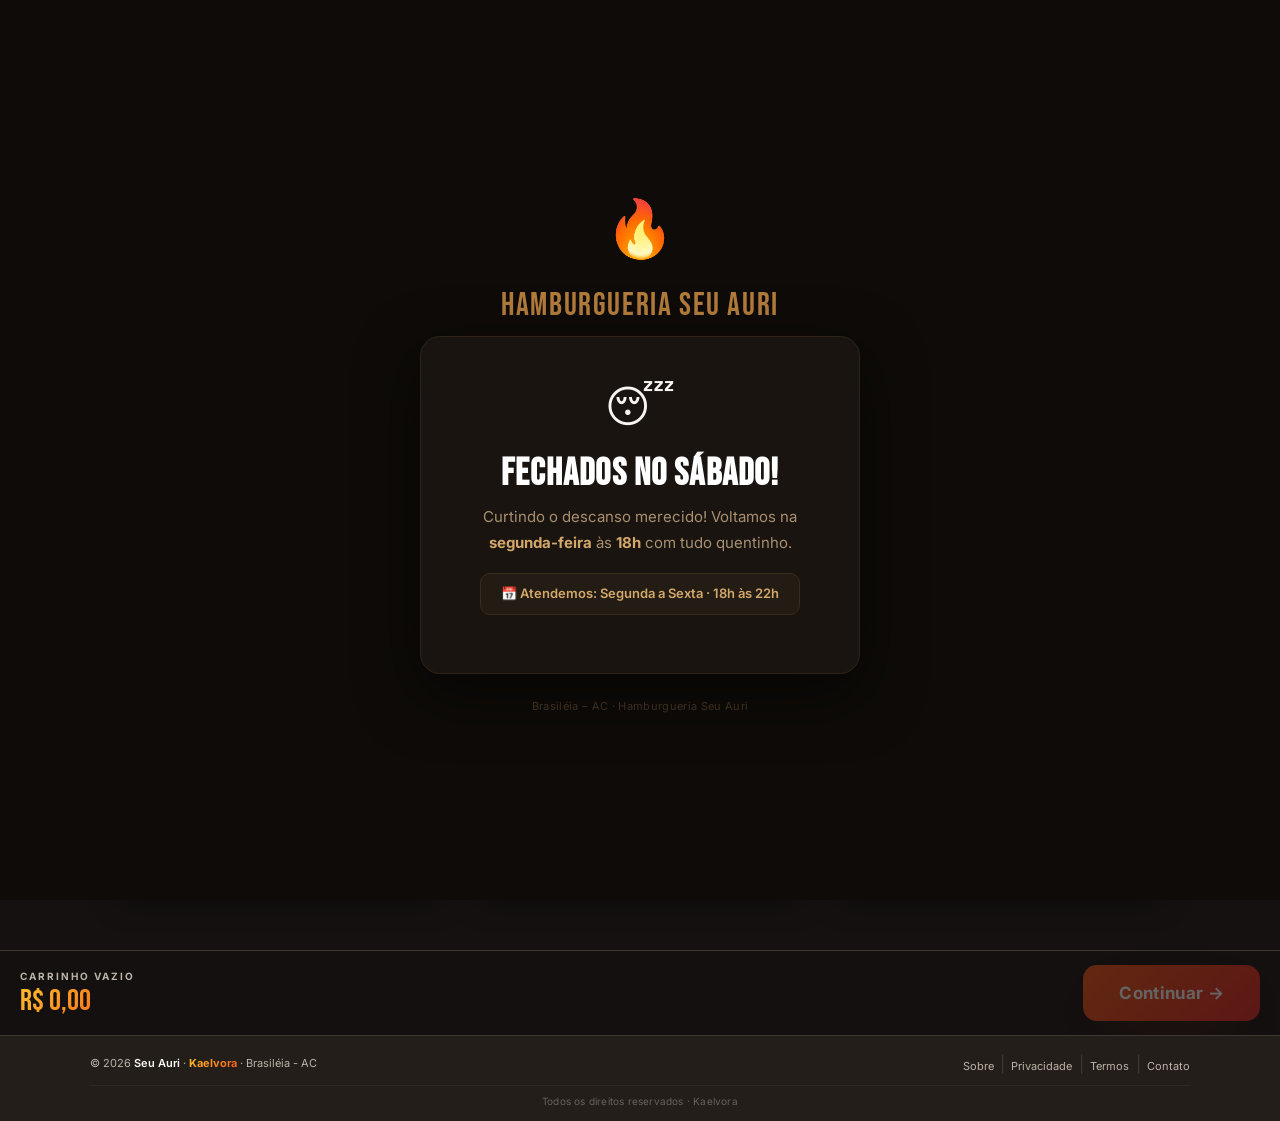
==== commit 03c1a02f: "Add files via upload" ====
--- a/index.html
+++ b/index.html
@@ -121,6 +121,153 @@
       }
     }
 
+
+    /* ── OVERLAY DE FECHAMENTO DO SITE ── */
+    #site-closed-overlay {
+      display: none;
+      position: fixed;
+      inset: 0;
+      z-index: 99999;
+      background: #0e0b08;
+      flex-direction: column;
+      align-items: center;
+      justify-content: center;
+      padding: 24px;
+      text-align: center;
+      font-family: 'Inter', system-ui, sans-serif;
+    }
+    #site-closed-overlay.visible {
+      display: flex;
+    }
+    .sco-flame {
+      font-size: 56px;
+      margin-bottom: 12px;
+      animation: sco-pulse 2.5s ease-in-out infinite;
+    }
+    @keyframes sco-pulse {
+      0%, 100% { transform: scale(1); }
+      50% { transform: scale(1.08); }
+    }
+    .sco-brand {
+      font-family: 'Bebas Neue', sans-serif;
+      font-size: clamp(22px, 5vw, 32px);
+      color: #B27B3C;
+      letter-spacing: 0.05em;
+      margin-bottom: 6px;
+    }
+    .sco-card {
+      background: #1a1410;
+      border: 1px solid #2e2318;
+      border-radius: 20px;
+      padding: 36px 32px;
+      max-width: 440px;
+      width: 100%;
+      box-shadow: 0 20px 60px rgba(0,0,0,0.5);
+    }
+    .sco-emoji {
+      font-size: 44px;
+      margin-bottom: 14px;
+    }
+    .sco-title {
+      font-family: 'Bebas Neue', sans-serif;
+      font-size: clamp(26px, 6vw, 38px);
+      color: #fff;
+      letter-spacing: 0.03em;
+      line-height: 1.1;
+      margin-bottom: 10px;
+    }
+    .sco-msg {
+      font-size: 15px;
+      color: #a89070;
+      line-height: 1.7;
+      margin-bottom: 18px;
+    }
+    .sco-hours {
+      display: inline-flex;
+      align-items: center;
+      gap: 8px;
+      background: #231c14;
+      border: 1px solid #3a2c1c;
+      border-radius: 10px;
+      padding: 10px 20px;
+      font-size: 13px;
+      color: #d4a86a;
+      font-weight: 600;
+      margin-bottom: 22px;
+    }
+    .sco-countdown-wrap {
+      margin-top: 6px;
+    }
+    .sco-countdown-label {
+      font-size: 12px;
+      color: #6b5740;
+      text-transform: uppercase;
+      letter-spacing: 0.08em;
+      margin-bottom: 10px;
+      font-weight: 600;
+    }
+    .sco-clock {
+      display: flex;
+      gap: 10px;
+      justify-content: center;
+      align-items: flex-end;
+    }
+    .sco-time-unit {
+      display: flex;
+      flex-direction: column;
+      align-items: center;
+      gap: 4px;
+    }
+    .sco-digits {
+      font-family: 'Bebas Neue', sans-serif;
+      font-size: clamp(38px, 9vw, 56px);
+      color: #B27B3C;
+      line-height: 1;
+      background: #0e0b08;
+      border: 1px solid #2e2318;
+      border-radius: 10px;
+      padding: 6px 14px;
+      min-width: 70px;
+      text-align: center;
+    }
+    .sco-digits-sep {
+      font-family: 'Bebas Neue', sans-serif;
+      font-size: clamp(34px, 8vw, 48px);
+      color: #4a3620;
+      line-height: 1;
+      padding-bottom: 8px;
+    }
+    .sco-unit-label {
+      font-size: 10px;
+      color: #5a4430;
+      text-transform: uppercase;
+      letter-spacing: 0.06em;
+      font-weight: 700;
+    }
+    .sco-badge-manual {
+      display: inline-flex;
+      align-items: center;
+      gap: 6px;
+      background: rgba(153, 27, 27, 0.15);
+      border: 1px solid rgba(153, 27, 27, 0.3);
+      border-radius: 99px;
+      padding: 5px 14px;
+      font-size: 12px;
+      color: #f87171;
+      font-weight: 700;
+      margin-bottom: 16px;
+    }
+    .sco-divider {
+      height: 1px;
+      background: #2e2318;
+      margin: 20px 0;
+    }
+    .sco-footer {
+      margin-top: 24px;
+      font-size: 11px;
+      color: #3d2e1f;
+      letter-spacing: 0.03em;
+    }
 
     /* ── OVERLAY DAS PÁGINAS INTERNAS ── */
     #kaelvora-overlay {
@@ -493,10 +640,199 @@
     </div>
   </div>
 
+  <!-- ══════════════════════════════
+       OVERLAY DE SITE FECHADO
+  ══════════════════════════════ -->
+  <div id="site-closed-overlay" role="dialog" aria-modal="true" aria-label="Site fechado">
+    <div class="sco-flame">🔥</div>
+    <p class="sco-brand">Hamburgueria Seu Auri</p>
+    <div class="sco-card" id="sco-card-content">
+      <!-- Preenchido via JS -->
+    </div>
+    <p class="sco-footer">Brasiléia – AC · Hamburgueria Seu Auri</p>
+  </div>
+
   <!-- Analytics -->
   <script src="analytics.js"></script>
   <!-- Script principal -->
   <script src="script.js"></script>
+
+  <!-- Script de controle de horário e bloqueio -->
+  <script>
+  (function () {
+    // ── Configuração de horário (fuso Acre: UTC-5) ──
+    var OPEN_HOUR  = 18; // abre às 18:00
+    var CLOSE_HOUR = 22; // fecha às 22:00
+    var STATUS_KEY = 'aurix_site_status';
+
+    function getSiteStatus() {
+      try { return JSON.parse(localStorage.getItem(STATUS_KEY) || 'null'); } catch { return null; }
+    }
+
+    // Retorna horário atual no fuso do Acre (UTC-5)
+    function getNowAcre() {
+      try {
+        // Garante o horário oficial do Acre mesmo se o visitante estiver em outro fuso
+        return new Date(new Date().toLocaleString("en-US", {timeZone: "America/Rio_Branco"}));
+      } catch (e) {
+        return new Date();
+      }
+    }
+
+    function isClosed() {
+      var now = getNowAcre();
+      var day = now.getDay(); // 0=Dom, 6=Sáb
+      var h   = now.getHours();
+      var m   = now.getMinutes();
+      var totalMin = h * 60 + m;
+      var openMin  = OPEN_HOUR  * 60; // 18:00 = 1080
+      var closeMin = CLOSE_HOUR * 60; // 22:00 = 1320
+
+      var isWeekend   = (day === 0 || day === 6);
+      var isOutsideHours = (totalMin < openMin || totalMin >= closeMin);
+
+      var status = getSiteStatus();
+      var isManual = status && status.locked === true;
+
+      return { isWeekend, isOutsideHours, isManual, manualMsg: (status && status.message) || '', now, h, m, totalMin, openMin, day };
+    }
+
+    function pad(n) { return String(n).padStart(2,'0'); }
+
+    function buildCountdown(now, openMin) {
+      var h   = now.getHours();
+      var m   = now.getMinutes();
+      var s   = now.getSeconds();
+      var totalSec = h * 3600 + m * 60 + s;
+      var openSec  = openMin * 60;
+
+      var diffSec;
+      if (totalSec < openSec) {
+        // Antes das 18h no mesmo dia
+        diffSec = openSec - totalSec;
+      } else {
+        // Depois das 22h: conta até 18h do próximo dia
+        diffSec = (24 * 3600 - totalSec) + openSec;
+      }
+
+      var hh = Math.floor(diffSec / 3600);
+      var mm = Math.floor((diffSec % 3600) / 60);
+      var ss = diffSec % 60;
+      return { hh, mm, ss };
+    }
+
+    var countdownTimer = null;
+
+    function renderOverlay() {
+      var info = isClosed();
+      var overlay = document.getElementById('site-closed-overlay');
+      var card    = document.getElementById('sco-card-content');
+
+      if (!overlay || !card) return;
+
+      if (!info.isManual && !info.isWeekend && !info.isOutsideHours) {
+        // Site aberto — esconde overlay
+        overlay.classList.remove('visible');
+        if (countdownTimer) { clearInterval(countdownTimer); countdownTimer = null; }
+        return;
+      }
+
+      overlay.classList.add('visible');
+
+      if (info.isManual) {
+        // Bloqueio manual pelo admin
+        if (countdownTimer) { clearInterval(countdownTimer); countdownTimer = null; }
+        var msg = info.manualMsg || 'No momento não estamos aceitando pedidos. Pedimos desculpas!';
+        card.innerHTML =
+          '<div class="sco-badge-manual">⛔ Pausado pelo administrador</div>' +
+          '<div class="sco-emoji">🍔</div>' +
+          '<h2 class="sco-title">Ops, estamos pausados!</h2>' +
+          '<p class="sco-msg">' + msg + '</p>' +
+          '<div class="sco-hours">🕕 Normalmente: Seg – Sex · 18h às 22h</div>';
+        return;
+      }
+
+      if (info.isWeekend) {
+        // Fim de semana
+        if (countdownTimer) { clearInterval(countdownTimer); countdownTimer = null; }
+        var dayName = info.now.getDay() === 6 ? 'sábado' : 'domingo';
+        card.innerHTML =
+          '<div class="sco-emoji">😴</div>' +
+          '<h2 class="sco-title">Fechados no ' + dayName + '!</h2>' +
+          '<p class="sco-msg">Curtindo o descanso merecido! Voltamos na <strong style="color:#d4a86a">segunda-feira</strong> às <strong style="color:#d4a86a">18h</strong> com tudo quentinho.</p>' +
+          '<div class="sco-hours">📅 Atendemos: Segunda a Sexta · 18h às 22h</div>';
+        return;
+      }
+
+      // Fora do horário em dia de semana — contador
+      function updateClock() {
+        var now2 = getNowAcre();
+        var ct = buildCountdown(now2, OPEN_HOUR * 60);
+        var clockEl = document.getElementById('sco-clock');
+        if (!clockEl) return;
+        clockEl.innerHTML =
+          '<div class="sco-time-unit"><span class="sco-digits">' + pad(ct.hh) + '</span><span class="sco-unit-label">Horas</span></div>' +
+          '<span class="sco-digits-sep">:</span>' +
+          '<div class="sco-time-unit"><span class="sco-digits">' + pad(ct.mm) + '</span><span class="sco-unit-label">Min</span></div>' +
+          '<span class="sco-digits-sep">:</span>' +
+          '<div class="sco-time-unit"><span class="sco-digits">' + pad(ct.ss) + '</span><span class="sco-unit-label">Seg</span></div>';
+
+        // Quando zerar o contador, recarrega a página
+        if (ct.hh === 0 && ct.mm === 0 && ct.ss === 0) {
+          location.reload();
+        }
+      }
+
+      var h = info.now.getHours();
+      var isMorning = h < OPEN_HOUR;
+      var periodMsg = isMorning
+        ? 'Ainda não chegou a hora! Abrimos mais tarde. Fique de olho no contador.'
+        : 'Encerramos por hoje. Amanhã tem mais! Abrimos às 18h.';
+
+      card.innerHTML =
+        '<div class="sco-emoji">' + (isMorning ? '⏳' : '🌙') + '</div>' +
+        '<h2 class="sco-title">' + (isMorning ? 'Abrimos em breve!' : 'Encerramos por hoje!') + '</h2>' +
+        '<p class="sco-msg">' + periodMsg + '</p>' +
+        '<div class="sco-hours">🕕 Funcionamento: Seg – Sex · 18h às 22h</div>' +
+        '<div class="sco-divider"></div>' +
+        '<div class="sco-countdown-wrap">' +
+          '<p class="sco-countdown-label">' + (isMorning ? 'Abre em' : 'Abre amanhã em') + '</p>' +
+          '<div class="sco-clock" id="sco-clock"></div>' +
+        '</div>';
+
+      updateClock();
+      if (countdownTimer) clearInterval(countdownTimer);
+      countdownTimer = setInterval(function() {
+        // Recheck se o horário mudou (site abrindo)
+        var nowCheck = isClosed();
+        if (!nowCheck.isManual && !nowCheck.isWeekend && !nowCheck.isOutsideHours) {
+          location.reload();
+          return;
+        }
+        updateClock();
+      }, 1000);
+    }
+
+    // Inicializa quando o DOM estiver pronto
+    if (document.readyState === 'loading') {
+      document.addEventListener('DOMContentLoaded', renderOverlay);
+    } else {
+      renderOverlay();
+    }
+
+    // Verifica periodicamente se o status mudou no admin (polling a cada 30s)
+    setInterval(function() {
+      var now = isClosed();
+      var isVisible = document.getElementById('site-closed-overlay').classList.contains('visible');
+      if ((!now.isManual && !now.isWeekend && !now.isOutsideHours) && isVisible) {
+        location.reload();
+      } else if ((now.isManual || now.isWeekend || now.isOutsideHours) && !isVisible) {
+        renderOverlay();
+      }
+    }, 30000);
+
+  })();
+  </script>
 
   <!-- Script do rodapé Kaelvora -->
   <script>
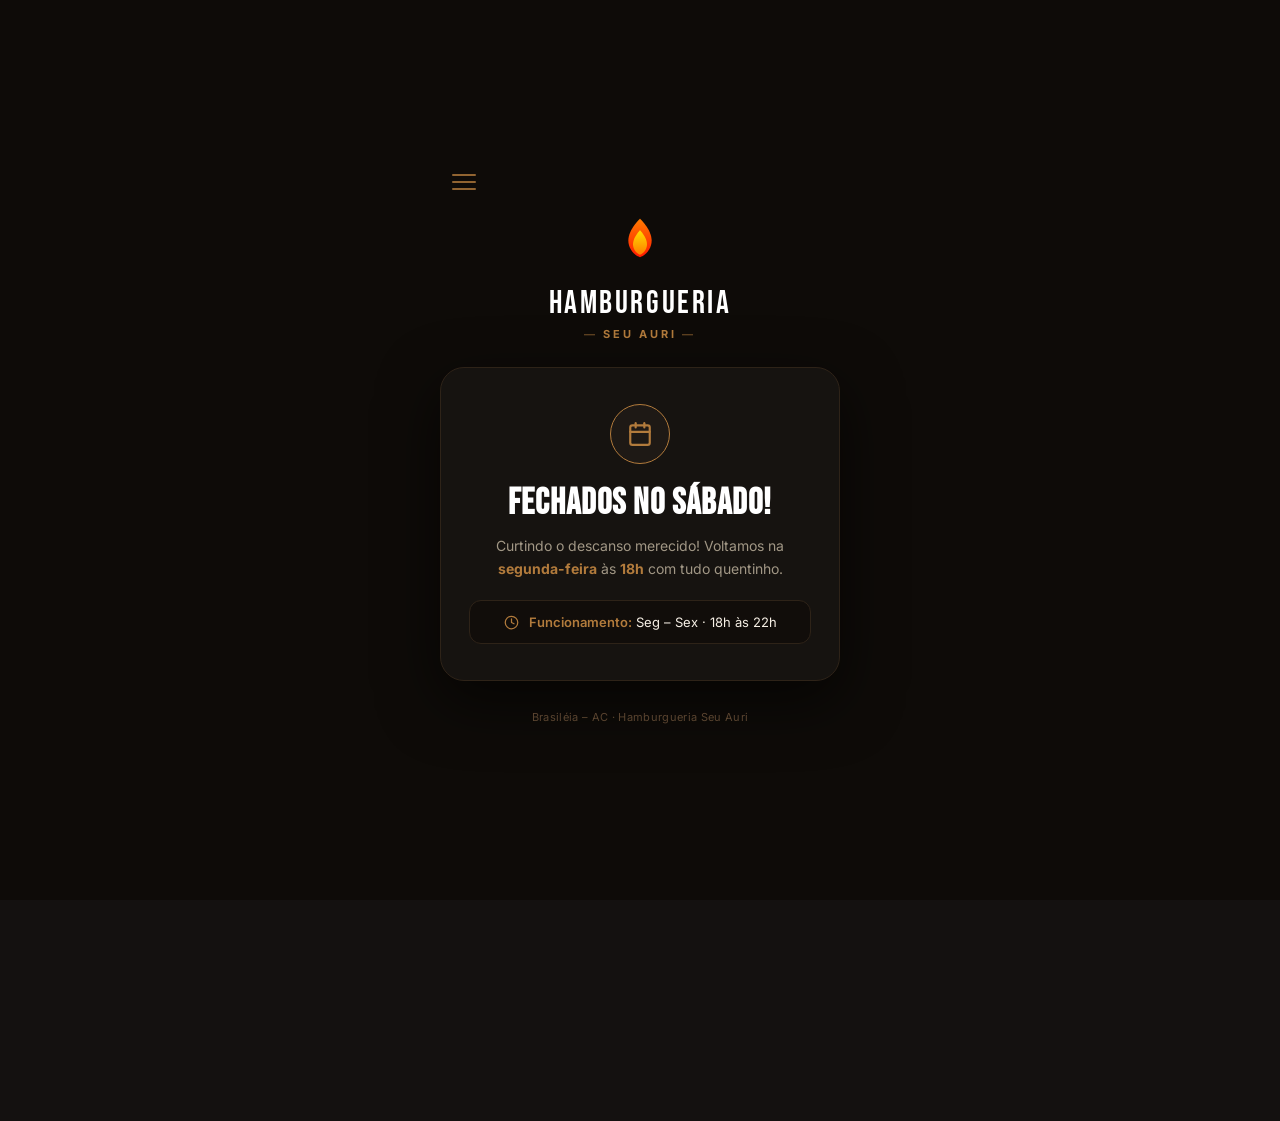
==== commit 308839f3: "Update index.html" ====
--- a/index.html
+++ b/index.html
@@ -135,12 +135,51 @@
       padding: 24px;
       text-align: center;
       font-family: 'Inter', system-ui, sans-serif;
+      touch-action: none; /* impede rolagem por toque no mobile */
+      overflow: hidden; /* garante que nada rola dentro do overlay */
     }
     #site-closed-overlay.visible {
       display: flex;
     }
-    .sco-flame {
-      font-size: 56px;
+    body.site-locked, html.site-locked {
+      overflow: hidden !important;
+      height: 100vh !important;
+      position: fixed !important;
+      width: 100% !important;
+    }
+    .sco-header {
+      width: 100%;
+      max-width: 400px;
+      display: flex;
+      justify-content: flex-start;
+      margin-bottom: 24px;
+      padding: 0 12px;
+    }
+    .sco-menu-btn {
+      background: none;
+      border: none;
+      width: 24px;
+      height: 16px;
+      display: flex;
+      flex-direction: column;
+      justify-content: space-between;
+      cursor: pointer;
+      opacity: 0.8;
+    }
+    .sco-menu-btn span {
+      display: block;
+      height: 2px;
+      width: 100%;
+      background: #B27B3C;
+      border-radius: 2px;
+    }
+    .sco-logo-container {
+      display: flex;
+      flex-direction: column;
+      align-items: center;
+      margin-bottom: 24px;
+    }
+    .sco-flame-logo {
       margin-bottom: 12px;
       animation: sco-pulse 2.5s ease-in-out infinite;
     }
@@ -148,124 +187,136 @@
       0%, 100% { transform: scale(1); }
       50% { transform: scale(1.08); }
     }
-    .sco-brand {
+    .sco-header-text {
       font-family: 'Bebas Neue', sans-serif;
-      font-size: clamp(22px, 5vw, 32px);
+      font-size: 32px;
+      color: #ffffff;
+      letter-spacing: 0.08em;
+      line-height: 1;
+      margin: 0;
+    }
+    .sco-header-sub {
+      font-family: 'Inter', system-ui, sans-serif;
+      font-size: 11px;
       color: #B27B3C;
-      letter-spacing: 0.05em;
-      margin-bottom: 6px;
+      letter-spacing: 0.25em;
+      margin: 6px 0 0 0;
+      font-weight: 700;
+      text-transform: uppercase;
+      display: flex;
+      align-items: center;
+      gap: 6px;
+    }
+    .sco-header-sub span {
+      opacity: 0.5;
     }
     .sco-card {
-      background: #1a1410;
+      background: #161310;
       border: 1px solid #2e2318;
-      border-radius: 20px;
-      padding: 36px 32px;
-      max-width: 440px;
+      border-radius: 24px;
+      padding: 36px 28px;
+      max-width: 400px;
       width: 100%;
-      box-shadow: 0 20px 60px rgba(0,0,0,0.5);
-    }
-    .sco-emoji {
-      font-size: 44px;
-      margin-bottom: 14px;
+      box-shadow: 0 20px 60px rgba(0,0,0,0.6);
+    }
+    .sco-badge-circle {
+      width: 60px;
+      height: 60px;
+      border-radius: 50%;
+      border: 1px solid #B27B3C;
+      background: #1e1915;
+      display: flex;
+      align-items: center;
+      justify-content: center;
+      margin: 0 auto 20px;
     }
     .sco-title {
       font-family: 'Bebas Neue', sans-serif;
-      font-size: clamp(26px, 6vw, 38px);
+      font-size: clamp(28px, 6vw, 36px);
       color: #fff;
       letter-spacing: 0.03em;
       line-height: 1.1;
-      margin-bottom: 10px;
+      margin-bottom: 12px;
     }
     .sco-msg {
-      font-size: 15px;
-      color: #a89070;
-      line-height: 1.7;
-      margin-bottom: 18px;
-    }
-    .sco-hours {
-      display: inline-flex;
+      font-size: 14px;
+      color: #A19785;
+      line-height: 1.6;
+      margin-bottom: 20px;
+    }
+    .sco-hours-pill {
+      display: flex;
       align-items: center;
+      justify-content: center;
       gap: 8px;
-      background: #231c14;
-      border: 1px solid #3a2c1c;
-      border-radius: 10px;
-      padding: 10px 20px;
+      background: #110d0a;
+      border: 1px solid #2e2318;
+      border-radius: 12px;
+      padding: 12px 16px;
       font-size: 13px;
-      color: #d4a86a;
-      font-weight: 600;
-      margin-bottom: 22px;
-    }
-    .sco-countdown-wrap {
-      margin-top: 6px;
+      color: #f6efe5;
+      margin-bottom: 0px;
+      line-height: 1.4;
+    }
+    .sco-divider {
+      height: 1px;
+      background: #2e2318;
+      margin: 24px 0;
+      opacity: 0.7;
     }
     .sco-countdown-label {
       font-size: 12px;
+      color: #B27B3C;
+      text-transform: uppercase;
+      letter-spacing: 0.12em;
+      margin-bottom: 16px;
+      font-weight: 700;
+    }
+    .sco-clock {
+      display: flex;
+      gap: 10px;
+      justify-content: center;
+      align-items: flex-end;
+    }
+    .sco-time-unit {
+      display: flex;
+      flex-direction: column;
+      align-items: center;
+      gap: 6px;
+    }
+    .sco-digits {
+      font-family: 'Inter', system-ui, sans-serif;
+      font-weight: 700;
+      font-size: 32px;
+      color: #B27B3C;
+      background: #0e0b08;
+      border: 1px solid #2e2318;
+      border-radius: 12px;
+      padding: 8px 0;
+      width: 68px;
+      display: inline-block;
+      text-align: center;
+      line-height: 1.2;
+      box-shadow: inset 0 2px 4px rgba(0,0,0,0.3);
+    }
+    .sco-digits-sep {
+      font-size: 28px;
+      color: #B27B3C;
+      line-height: 1.2;
+      font-weight: 700;
+      padding-bottom: 22px;
+    }
+    .sco-unit-label {
+      font-size: 10px;
       color: #6b5740;
       text-transform: uppercase;
       letter-spacing: 0.08em;
-      margin-bottom: 10px;
-      font-weight: 600;
-    }
-    .sco-clock {
-      display: flex;
-      gap: 10px;
-      justify-content: center;
-      align-items: flex-end;
-    }
-    .sco-time-unit {
-      display: flex;
-      flex-direction: column;
-      align-items: center;
-      gap: 4px;
-    }
-    .sco-digits {
-      font-family: 'Bebas Neue', sans-serif;
-      font-size: clamp(38px, 9vw, 56px);
-      color: #B27B3C;
-      line-height: 1;
-      background: #0e0b08;
-      border: 1px solid #2e2318;
-      border-radius: 10px;
-      padding: 6px 14px;
-      min-width: 70px;
-      text-align: center;
-    }
-    .sco-digits-sep {
-      font-family: 'Bebas Neue', sans-serif;
-      font-size: clamp(34px, 8vw, 48px);
-      color: #4a3620;
-      line-height: 1;
-      padding-bottom: 8px;
-    }
-    .sco-unit-label {
-      font-size: 10px;
+      font-weight: 700;
+    }
+    .sco-footer {
+      margin-top: 28px;
+      font-size: 11px;
       color: #5a4430;
-      text-transform: uppercase;
-      letter-spacing: 0.06em;
-      font-weight: 700;
-    }
-    .sco-badge-manual {
-      display: inline-flex;
-      align-items: center;
-      gap: 6px;
-      background: rgba(153, 27, 27, 0.15);
-      border: 1px solid rgba(153, 27, 27, 0.3);
-      border-radius: 99px;
-      padding: 5px 14px;
-      font-size: 12px;
-      color: #f87171;
-      font-weight: 700;
-      margin-bottom: 16px;
-    }
-    .sco-divider {
-      height: 1px;
-      background: #2e2318;
-      margin: 20px 0;
-    }
-    .sco-footer {
-      margin-top: 24px;
-      font-size: 11px;
-      color: #3d2e1f;
       letter-spacing: 0.03em;
     }
 
@@ -644,8 +695,35 @@
        OVERLAY DE SITE FECHADO
   ══════════════════════════════ -->
   <div id="site-closed-overlay" role="dialog" aria-modal="true" aria-label="Site fechado">
-    <div class="sco-flame">🔥</div>
-    <p class="sco-brand">Hamburgueria Seu Auri</p>
+    <div class="sco-header">
+      <div class="sco-menu-btn">
+        <span></span>
+        <span></span>
+        <span></span>
+      </div>
+    </div>
+    
+    <div class="sco-logo-container">
+      <div class="sco-flame-logo">
+        <svg viewBox="0 0 24 24" width="56" height="56" fill="none">
+          <path d="M12 2C12 2 17 6.5 17 11.5C17 14.5 14.8 17.6 12 18.5C9.2 17.6 7 14.5 7 11.5C7 6.5 12 2 12 2Z" fill="url(#flameGrad)" />
+          <path d="M12 7C12 7 15 10 15 13C15 15.2 13.5 17 12 17.5C10.5 17 9 15.2 9 13C9 10 12 7 12 7Z" fill="url(#flameGradCore)" />
+          <defs>
+            <linearGradient id="flameGrad" x1="12" y1="2" x2="12" y2="18.5" gradientUnits="userSpaceOnUse">
+              <stop offset="0%" stop-color="#ff7b00" />
+              <stop offset="100%" stop-color="#ff1a00" />
+            </linearGradient>
+            <linearGradient id="flameGradCore" x1="12" y1="7" x2="12" y2="17.5" gradientUnits="userSpaceOnUse">
+              <stop offset="0%" stop-color="#ffdd00" />
+              <stop offset="100%" stop-color="#ff7b00" />
+            </linearGradient>
+          </defs>
+        </svg>
+      </div>
+      <p class="sco-header-text">HAMBURGUERIA</p>
+      <p class="sco-header-sub"><span>—</span> SEU AURI <span>—</span></p>
+    </div>
+
     <div class="sco-card" id="sco-card-content">
       <!-- Preenchido via JS -->
     </div>
@@ -731,24 +809,39 @@
       if (!overlay || !card) return;
 
       if (!info.isManual && !info.isWeekend && !info.isOutsideHours) {
-        // Site aberto — esconde overlay
+        // Site aberto — esconde overlay e desbloqueia tela
         overlay.classList.remove('visible');
+        document.body.classList.remove('site-locked');
+        document.documentElement.classList.remove('site-locked');
         if (countdownTimer) { clearInterval(countdownTimer); countdownTimer = null; }
         return;
       }
 
+      // Site fechado — mostra overlay e bloqueia tela (impede rolar e ver fundo)
       overlay.classList.add('visible');
+      document.body.classList.add('site-locked');
+      document.documentElement.classList.add('site-locked');
 
       if (info.isManual) {
         // Bloqueio manual pelo admin
         if (countdownTimer) { clearInterval(countdownTimer); countdownTimer = null; }
         var msg = info.manualMsg || 'No momento não estamos aceitando pedidos. Pedimos desculpas!';
         card.innerHTML =
-          '<div class="sco-badge-manual">⛔ Pausado pelo administrador</div>' +
-          '<div class="sco-emoji">🍔</div>' +
+          '<div class="sco-badge-circle">' +
+            '<svg viewBox="0 0 24 24" width="26" height="26" fill="none" stroke="#B27B3C" stroke-width="2" stroke-linecap="round" stroke-linejoin="round">' +
+              '<circle cx="12" cy="12" r="10"></circle>' +
+              '<line x1="4.93" y1="4.93" x2="19.07" y2="19.07"></line>' +
+            '</svg>' +
+          '</div>' +
           '<h2 class="sco-title">Ops, estamos pausados!</h2>' +
           '<p class="sco-msg">' + msg + '</p>' +
-          '<div class="sco-hours">🕕 Normalmente: Seg – Sex · 18h às 22h</div>';
+          '<div class="sco-hours-pill">' +
+            '<svg viewBox="0 0 24 24" width="15" height="15" fill="none" stroke="#B27B3C" stroke-width="2" stroke-linecap="round" stroke-linejoin="round" style="margin-right:2px;">' +
+              '<circle cx="12" cy="12" r="10"></circle>' +
+              '<polyline points="12 6 12 12 16 14"></polyline>' +
+            '</svg>' +
+            '<span><strong style="color: #B27B3C; font-weight: 600;">Funcionamento:</strong> Seg – Sex · 18h às 22h</span>' +
+          '</div>';
         return;
       }
 
@@ -757,10 +850,23 @@
         if (countdownTimer) { clearInterval(countdownTimer); countdownTimer = null; }
         var dayName = info.now.getDay() === 6 ? 'sábado' : 'domingo';
         card.innerHTML =
-          '<div class="sco-emoji">😴</div>' +
+          '<div class="sco-badge-circle">' +
+            '<svg viewBox="0 0 24 24" width="26" height="26" fill="none" stroke="#B27B3C" stroke-width="2" stroke-linecap="round" stroke-linejoin="round">' +
+              '<rect x="3" y="4" width="18" height="18" rx="2" ry="2"></rect>' +
+              '<line x1="16" y1="2" x2="16" y2="6"></line>' +
+              '<line x1="8" y1="2" x2="8" y2="6"></line>' +
+              '<line x1="3" y1="10" x2="21" y2="10"></line>' +
+            '</svg>' +
+          '</div>' +
           '<h2 class="sco-title">Fechados no ' + dayName + '!</h2>' +
-          '<p class="sco-msg">Curtindo o descanso merecido! Voltamos na <strong style="color:#d4a86a">segunda-feira</strong> às <strong style="color:#d4a86a">18h</strong> com tudo quentinho.</p>' +
-          '<div class="sco-hours">📅 Atendemos: Segunda a Sexta · 18h às 22h</div>';
+          '<p class="sco-msg">Curtindo o descanso merecido! Voltamos na <strong style="color:#B27B3C">segunda-feira</strong> às <strong style="color:#B27B3C">18h</strong> com tudo quentinho.</p>' +
+          '<div class="sco-hours-pill">' +
+            '<svg viewBox="0 0 24 24" width="15" height="15" fill="none" stroke="#B27B3C" stroke-width="2" stroke-linecap="round" stroke-linejoin="round" style="margin-right:2px;">' +
+              '<circle cx="12" cy="12" r="10"></circle>' +
+              '<polyline points="12 6 12 12 16 14"></polyline>' +
+            '</svg>' +
+            '<span><strong style="color: #B27B3C; font-weight: 600;">Funcionamento:</strong> Seg – Sex · 18h às 22h</span>' +
+          '</div>';
         return;
       }
 
@@ -790,10 +896,23 @@
         : 'Encerramos por hoje. Amanhã tem mais! Abrimos às 18h.';
 
       card.innerHTML =
-        '<div class="sco-emoji">' + (isMorning ? '⏳' : '🌙') + '</div>' +
+        '<div class="sco-badge-circle">' +
+          '<svg viewBox="0 0 24 24" width="26" height="26" fill="none" stroke="#B27B3C" stroke-width="2" stroke-linecap="round" stroke-linejoin="round">' +
+            '<path d="M5 2h14"></path>' +
+            '<path d="M5 22h14"></path>' +
+            '<path d="M19 2v4c0 3-2 5-5 7 3 2 5 4 5 7v4"></path>' +
+            '<path d="M5 2v4c0 3 2 5 5 7-3 2-5 4-5 7v4"></path>' +
+          '</svg>' +
+        '</div>' +
         '<h2 class="sco-title">' + (isMorning ? 'Abrimos em breve!' : 'Encerramos por hoje!') + '</h2>' +
         '<p class="sco-msg">' + periodMsg + '</p>' +
-        '<div class="sco-hours">🕕 Funcionamento: Seg – Sex · 18h às 22h</div>' +
+        '<div class="sco-hours-pill">' +
+          '<svg viewBox="0 0 24 24" width="15" height="15" fill="none" stroke="#B27B3C" stroke-width="2" stroke-linecap="round" stroke-linejoin="round" style="margin-right:2px;">' +
+            '<circle cx="12" cy="12" r="10"></circle>' +
+            '<polyline points="12 6 12 12 16 14"></polyline>' +
+          '</svg>' +
+          '<span><strong style="color: #B27B3C; font-weight: 600;">Funcionamento:</strong> Seg – Sex · 18h às 22h</span>' +
+        '</div>' +
         '<div class="sco-divider"></div>' +
         '<div class="sco-countdown-wrap">' +
           '<p class="sco-countdown-label">' + (isMorning ? 'Abre em' : 'Abre amanhã em') + '</p>' +
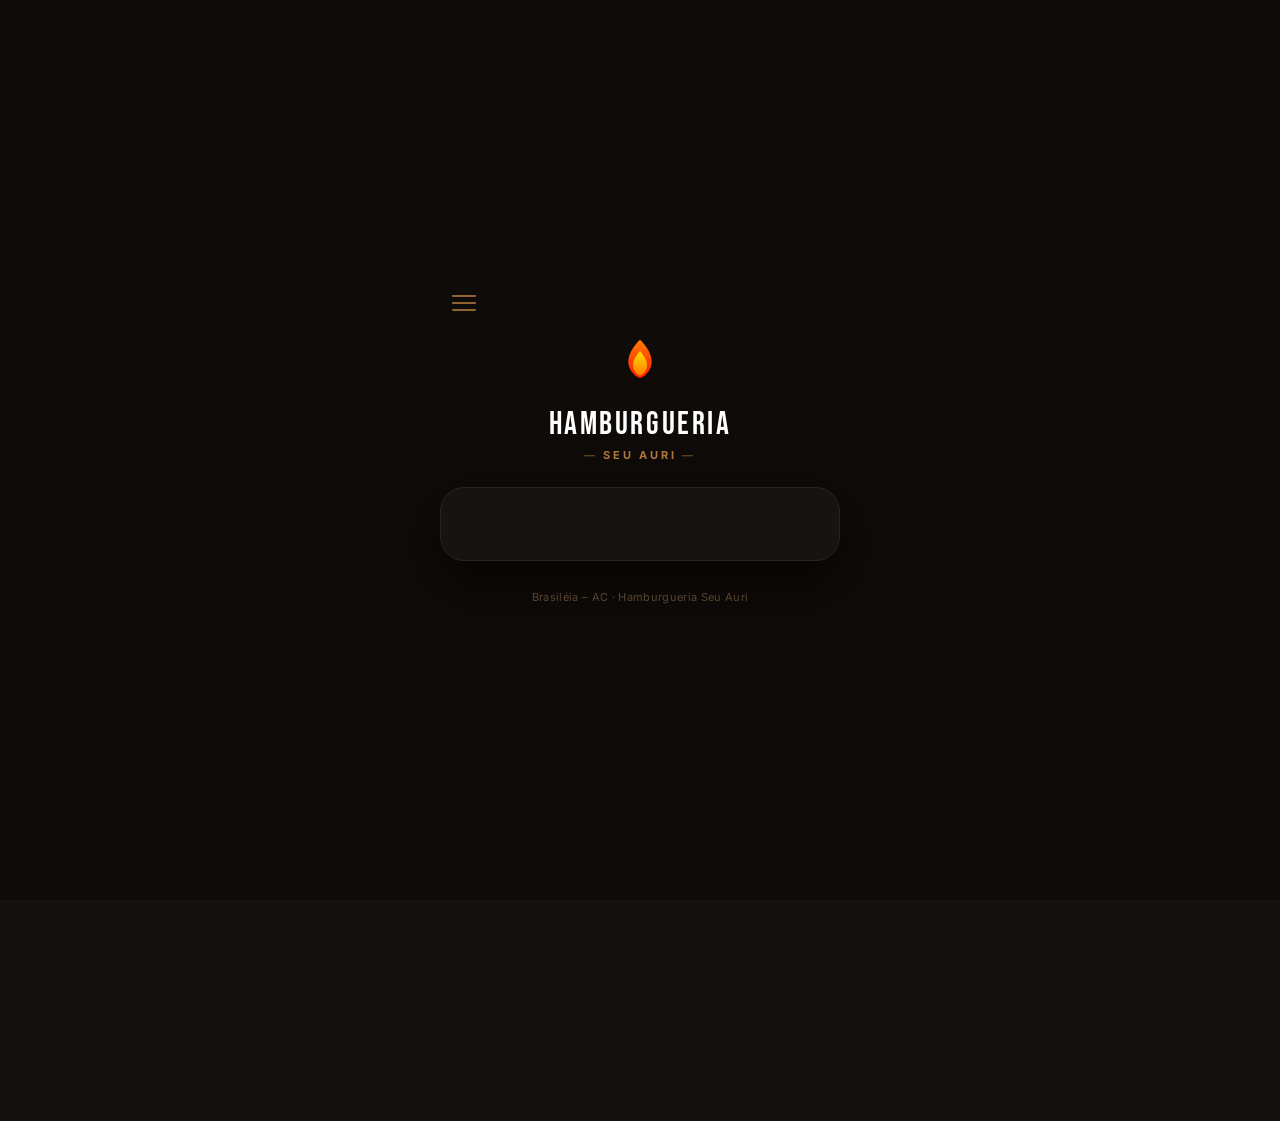
==== commit e6f9ebd2: "Update index.html" ====
--- a/index.html
+++ b/index.html
@@ -743,25 +743,57 @@
     var CLOSE_HOUR = 22; // fecha às 22:00
     var STATUS_KEY = 'aurix_site_status';
 
-    function getSiteStatus() {
+    async function getSiteStatus() {
+      if (window.AurixAnalytics && typeof AurixAnalytics.fbGet === 'function') {
+        try {
+          const status = await AurixAnalytics.fbGet('site_status');
+          if (status !== null) {
+            localStorage.setItem(STATUS_KEY, JSON.stringify(status));
+            return status;
+          }
+        } catch (e) {
+          console.warn("Erro ao buscar status do Firebase:", e);
+        }
+      }
       try { return JSON.parse(localStorage.getItem(STATUS_KEY) || 'null'); } catch { return null; }
     }
 
-    // Retorna horário atual no fuso do Acre (UTC-5)
+    // Retorna horário atual no fuso do Acre (UTC-5) sem usar parses de string propensos a erro
     function getNowAcre() {
       try {
-        // Garante o horário oficial do Acre mesmo se o visitante estiver em outro fuso
-        return new Date(new Date().toLocaleString("en-US", {timeZone: "America/Rio_Branco"}));
+        const d = new Date();
+        const formatter = new Intl.DateTimeFormat("en-US", {
+          timeZone: "America/Rio_Branco",
+          hour12: false,
+          year: "numeric", month: "numeric", day: "numeric",
+          hour: "numeric", minute: "numeric", second: "numeric",
+          weekday: "short"
+        });
+        const parts = formatter.formatToParts(d);
+        const getPart = type => parts.find(p => p.type === type).value;
+        const daysMap = { Sun: 0, Mon: 1, Tue: 2, Wed: 3, Thu: 4, Fri: 5, Sat: 6 };
+        return {
+          hours: parseInt(getPart("hour"), 10),
+          minutes: parseInt(getPart("minute"), 10),
+          seconds: parseInt(getPart("second"), 10),
+          day: daysMap[getPart("weekday")]
+        };
       } catch (e) {
-        return new Date();
-      }
-    }
-
-    function isClosed() {
-      var now = getNowAcre();
-      var day = now.getDay(); // 0=Dom, 6=Sáb
-      var h   = now.getHours();
-      var m   = now.getMinutes();
+        const d = new Date();
+        return {
+          hours: d.getHours(),
+          minutes: d.getMinutes(),
+          seconds: d.getSeconds(),
+          day: d.getDay()
+        };
+      }
+    }
+
+    async function isClosed(forceFetch) {
+      var acre = getNowAcre();
+      var day = acre.day;
+      var h   = acre.hours;
+      var m   = acre.minutes;
       var totalMin = h * 60 + m;
       var openMin  = OPEN_HOUR  * 60; // 18:00 = 1080
       var closeMin = CLOSE_HOUR * 60; // 22:00 = 1320
@@ -769,10 +801,15 @@
       var isWeekend   = (day === 0 || day === 6);
       var isOutsideHours = (totalMin < openMin || totalMin >= closeMin);
 
-      var status = getSiteStatus();
+      var status;
+      if (forceFetch) {
+        status = await getSiteStatus();
+      } else {
+        try { status = JSON.parse(localStorage.getItem(STATUS_KEY) || 'null'); } catch { status = null; }
+      }
       var isManual = status && status.locked === true;
 
-      return { isWeekend, isOutsideHours, isManual, manualMsg: (status && status.message) || '', now, h, m, totalMin, openMin, day };
+      return { isWeekend, isOutsideHours, isManual, manualMsg: (status && status.message) || '', now: acre, h, m, totalMin, openMin, day };
     }
 
     function pad(n) { return String(n).padStart(2,'0'); }
@@ -801,8 +838,8 @@
 
     var countdownTimer = null;
 
-    function renderOverlay() {
-      var info = isClosed();
+    async function renderOverlay() {
+      var info = await isClosed(true);
       var overlay = document.getElementById('site-closed-overlay');
       var card    = document.getElementById('sco-card-content');
 
@@ -889,7 +926,7 @@
         }
       }
 
-      var h = info.now.getHours();
+      var h = info.h;
       var isMorning = h < OPEN_HOUR;
       var periodMsg = isMorning
         ? 'Ainda não chegou a hora! Abrimos mais tarde. Fique de olho no contador.'
@@ -921,9 +958,8 @@
 
       updateClock();
       if (countdownTimer) clearInterval(countdownTimer);
-      countdownTimer = setInterval(function() {
-        // Recheck se o horário mudou (site abrindo)
-        var nowCheck = isClosed();
+      countdownTimer = setInterval(async function() {
+        var nowCheck = await isClosed(false);
         if (!nowCheck.isManual && !nowCheck.isWeekend && !nowCheck.isOutsideHours) {
           location.reload();
           return;
@@ -939,16 +975,29 @@
       renderOverlay();
     }
 
-    // Verifica periodicamente se o status mudou no admin (polling a cada 30s)
-    setInterval(function() {
-      var now = isClosed();
-      var isVisible = document.getElementById('site-closed-overlay').classList.contains('visible');
+    // Polling ativo a cada 6 segundos do Firebase para sincronização instantânea PC/Celular
+    setInterval(async function() {
+      var now = await isClosed(true);
+      var overlay = document.getElementById('site-closed-overlay');
+      var isVisible = overlay.classList.contains('visible');
       if ((!now.isManual && !now.isWeekend && !now.isOutsideHours) && isVisible) {
-        location.reload();
+        overlay.classList.remove('visible');
+        document.body.classList.remove('site-locked');
+        document.documentElement.classList.remove('site-locked');
+        if (countdownTimer) { clearInterval(countdownTimer); countdownTimer = null; }
       } else if ((now.isManual || now.isWeekend || now.isOutsideHours) && !isVisible) {
-        renderOverlay();
-      }
-    }, 30000);
+        await renderOverlay();
+      } else if (now.isManual && isVisible) {
+        var card = document.getElementById('sco-card-content');
+        if (card) {
+          var msg = now.manualMsg || 'No momento não estamos aceitando pedidos. Pedimos desculpas!';
+          var activeMsgEl = card.querySelector('.sco-msg');
+          if (activeMsgEl && activeMsgEl.textContent !== msg) {
+            activeMsgEl.textContent = msg;
+          }
+        }
+      }
+    }, 6000);
 
   })();
   </script>
